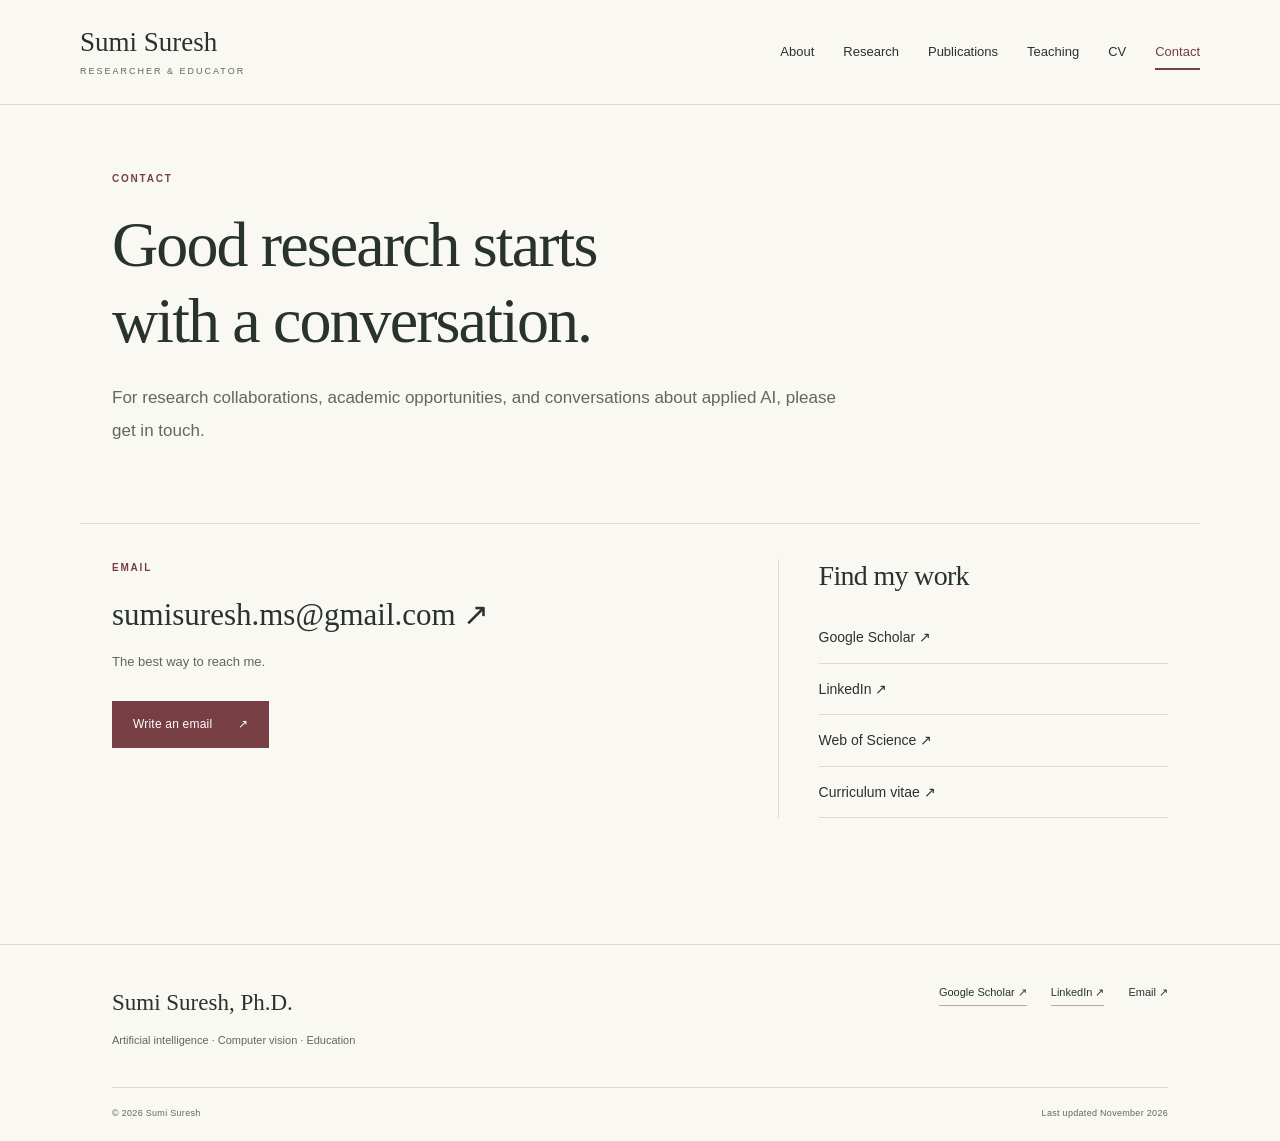
==== contact.html @ c523d339 "Add personal website" ====
<!doctype html><html lang="en"><head><meta charset="utf-8"><meta name="viewport" content="width=device-width,initial-scale=1">
    <title>Contact | Sumi Suresh</title><meta name="description" content="Contact Sumi Suresh for AI research collaborations and academic opportunities."><meta name="theme-color" content="#773e44">
    <link rel="icon" href="assets/favicon.svg" type="image/svg+xml"><link rel="stylesheet" href="assets/site.css"><script src="assets/site.js" defer></script></head>
    <body><a class="skip" href="#main">Skip to content</a><header class="site-header"><div class="header-inner"><a class="brand" href="index.html">Sumi Suresh<span>RESEARCHER &amp; EDUCATOR</span></a>
    <button class="menu-toggle" aria-expanded="false" aria-controls="navigation">Menu <span aria-hidden="true">☰</span></button><nav id="navigation" aria-label="Main navigation"><a href="index.html">About</a><a href="research.html">Research</a><a href="publications.html">Publications</a><a href="teaching.html">Teaching</a><a href="cv.html">CV</a><a href="contact.html" aria-current="page">Contact</a></nav></div></header>
    <main id="main"><section class="wrap page-intro"><p class="eyebrow">CONTACT</p><h1>Good research starts<br>with a conversation.</h1><p class="page-lead">For research collaborations, academic opportunities, and conversations about applied AI, please get in touch.</p></section><section class="wrap contact-grid"><div class="contact-main"><p class="eyebrow">EMAIL</p><a class="email-address" href="mailto:sumisuresh.ms@gmail.com">sumisuresh.ms@gmail.com <span aria-hidden="true">↗</span></a><p>The best way to reach me.</p><a class="button" href="mailto:sumisuresh.ms@gmail.com">Write an email <span aria-hidden="true">↗</span></a></div><div class="profile-links"><h2>Find my work</h2><a class="text-link" href="https://scholar.google.com/citations?user=WZJGsywAAAAJ&amp;hl=en" target="_blank" rel="noopener noreferrer">Google Scholar <span aria-hidden="true">↗</span></a><a class="text-link" href="https://www.linkedin.com/in/sumi-suresh-m-s-phd-72540b187/" target="_blank" rel="noopener noreferrer">LinkedIn <span aria-hidden="true">↗</span></a><a class="text-link" href="https://www.webofscience.com/wos/author/record/ABF-1378-2020" target="_blank" rel="noopener noreferrer">Web of Science <span aria-hidden="true">↗</span></a><a class="text-link" href="assets/Sumi_Suresh_CV.pdf" target="_blank" rel="noopener">Curriculum vitae ↗</a></div></section></main><footer><div class="footer-inner"><div><a class="footer-name" href="index.html">Sumi Suresh, Ph.D.</a><p>Artificial intelligence · Computer vision · Education</p></div><div class="footer-links"><a class="text-link" href="https://scholar.google.com/citations?user=WZJGsywAAAAJ&amp;hl=en" target="_blank" rel="noopener noreferrer">Google Scholar <span aria-hidden="true">↗</span></a><a class="text-link" href="https://www.linkedin.com/in/sumi-suresh-m-s-phd-72540b187/" target="_blank" rel="noopener noreferrer">LinkedIn <span aria-hidden="true">↗</span></a><a href="mailto:sumisuresh.ms@gmail.com">Email <span aria-hidden="true">↗</span></a></div></div><div class="footer-bottom"><span>© 2026 Sumi Suresh</span><span>Last updated November 2026</span></div></footer></body></html>
---- assets/site.css ----
@charset "UTF-8";
:root{--paper:#faf8f3;--ink:#28332e;--muted:#62675f;--accent:#773e44;--line:#deddd3;--sage:#e9ece3;--serif:Georgia,'Times New Roman',serif;--sans:Arial,Helvetica,sans-serif}*{box-sizing:border-box}html{scroll-behavior:smooth}body{margin:0;background:var(--paper);color:var(--ink);font-family:var(--sans);font-size:16px;line-height:1.75}a{color:inherit;text-decoration:none}button,input{font:inherit}a:focus-visible,button:focus-visible,input:focus-visible{outline:3px solid var(--accent);outline-offset:5px}p{margin:0 0 1.1em}h1,h2,h3{font-family:var(--serif);font-weight:400;line-height:1.18;margin:0}h1{font-size:clamp(40px,5vw,64px);letter-spacing:-1.9px}h2{font-size:36px;letter-spacing:-.7px}h3{font-size:24px}strong{font-weight:600}.wrap{max-width:1120px;margin:0 auto;padding-left:32px;padding-right:32px}.site-header{border-bottom:1px solid var(--line);background:var(--paper)}.header-inner{max-width:1184px;margin:0 auto;padding:25px 32px;display:flex;align-items:center;justify-content:space-between;gap:24px}.brand{font-family:var(--serif);font-size:27px;line-height:1.3;white-space:nowrap}.brand span{display:block;font:9px/1.7 var(--sans);letter-spacing:2px;color:var(--muted);margin-top:4px}nav{display:flex;gap:29px;align-items:center}nav a{font-size:13px;padding:6px 0;position:relative}nav a:hover,nav a[aria-current]{color:var(--accent)}nav a[aria-current]:after{content:'';height:2px;background:var(--accent);position:absolute;left:0;right:0;bottom:0}.menu-toggle{display:none}.eyebrow{font-size:10px;letter-spacing:1.8px;font-weight:600;color:var(--accent);margin:0 0 20px;line-height:1.7}.hero{display:grid;grid-template-columns:1.25fr .85fr;gap:75px;padding-top:76px;padding-bottom:79px;align-items:center}.hero h1{font-size:66px;letter-spacing:-2px}.degree{display:block;font:15px/2 var(--sans);letter-spacing:.5px;color:var(--muted);margin-top:8px}.hero-subtitle{font-family:var(--serif);font-size:30px;line-height:1.3;margin:24px 0 17px}.intro{max-width:530px;font-size:16px;color:var(--muted);line-height:1.85}.actions{display:flex;align-items:center;gap:27px;margin-top:28px;flex-wrap:wrap}.button{display:inline-flex;align-items:center;justify-content:space-between;gap:26px;background:var(--accent);color:#fff;padding:12px 20px;font-size:12px;letter-spacing:.2px;border:1px solid var(--accent);transition:background .2s}.button:hover{background:#5c2d33}.text-link{font-size:12px;font-weight:500;display:inline-block;border-bottom:1px solid #b4a79d;padding-bottom:3px}.text-link:hover{color:var(--accent);border-color:var(--accent)}.research-note{background:#eeede4;border:1px solid #d9d9ce;padding:24px 26px 0;transform:rotate(1.2deg);box-shadow:8px 9px 0 #e8e4db}.note-top{display:flex;justify-content:space-between;font-size:8px;letter-spacing:1.4px;color:#616654}.note-art{height:220px;margin-top:8px}.note-art svg{width:100%;height:100%}.research-note h2{font-size:29px;letter-spacing:-.5px}.research-note>p{font-size:13px;line-height:1.8;color:var(--muted);margin:16px 0 23px}.note-bottom{border-top:1px solid #cfd0c3;display:flex;justify-content:space-between;padding:15px 0;font-size:8px;letter-spacing:1.3px;color:#59614f}.about-strip{background:var(--sage);padding:49px 0}.split{display:grid;grid-template-columns:1fr 2fr;gap:72px}.split h2{font-size:29px}.split p{font-size:15px;color:#515b50}.split p:last-child{margin-bottom:0}.section{padding-top:67px;padding-bottom:36px}.section-heading{display:flex;align-items:end;justify-content:space-between;gap:20px;margin-bottom:29px}.section-heading .eyebrow{margin-bottom:11px}.interest-grid{display:grid;grid-template-columns:repeat(3,1fr);gap:30px}.interest-grid article{border-top:1px solid var(--line);padding-top:20px}.number{color:var(--accent);font-size:11px}.interest-grid h3{margin:16px 0;font-size:25px}.interest-grid p,.quiet-panel p{font-size:14px;color:var(--muted);line-height:1.8}.publication{display:grid;grid-template-columns:85px 1fr;gap:20px;border-top:1px solid var(--line);padding:26px 0}.publication[hidden]{display:none}.pub-year{font-family:var(--serif);font-size:23px;line-height:1.4}.pub-year span{display:block;font-family:var(--sans);font-size:9px;text-transform:uppercase;letter-spacing:1px;color:var(--muted);margin-top:5px}.publication h3{font-size:23px;line-height:1.4;margin-bottom:8px}.publication h3 a:hover{color:var(--accent)}.publication h3 a span{font:16px var(--sans);color:var(--accent)}.authors{font-size:12px;color:var(--muted);margin-bottom:5px}.venue{font-size:12px;color:var(--muted);margin-bottom:8px}.area-label{color:var(--accent);font-size:9px;letter-spacing:.7px}.connect-banner{background:var(--accent);color:white;display:flex;align-items:center;justify-content:space-between;gap:32px;margin-top:50px;margin-bottom:70px;padding-top:37px;padding-bottom:37px}.connect-banner h2{font-size:31px}.connect-banner .eyebrow{color:#e1c7c7;margin-bottom:9px}.connect-banner p:not(.eyebrow){font-size:13px;max-width:600px;margin:13px 0 0;color:#f1e4e2}.button.light{background:var(--paper);color:var(--accent);white-space:nowrap}.button.light:hover{background:#e8e4db}footer{border-top:1px solid var(--line);margin-top:36px;padding:38px 32px 20px}.footer-inner,.footer-bottom{max-width:1056px;margin:0 auto;display:flex;justify-content:space-between;gap:25px}.footer-name{font-family:var(--serif);font-size:23px}.footer-inner p{font-size:11px;color:var(--muted);margin-top:8px}.footer-links{display:flex;gap:24px;align-items:start}.footer-links a{font-size:11px}.footer-bottom{border-top:1px solid var(--line);padding-top:18px;margin-top:24px;font-size:9px;color:var(--muted);letter-spacing:.3px}.page-intro{padding-top:65px;padding-bottom:54px}.page-intro h1{max-width:920px}.page-lead{font-size:17px;max-width:735px;color:var(--muted);margin:24px 0 22px;line-height:1.9}.project{border-top:1px solid var(--line);display:grid;grid-template-columns:170px 1fr;gap:43px;padding:44px 0}.project-index{font-family:var(--serif);font-size:54px;line-height:1;color:#a3aa98}.project-index span{display:block;font:9px/1.7 var(--sans);letter-spacing:1.4px;margin-top:15px;color:var(--muted)}.project .eyebrow{font-size:9px;margin-bottom:12px}.project h2{font-size:31px;margin-bottom:20px}.project p:not(.eyebrow){font-size:15px;line-height:1.9;color:var(--muted)}.tags{list-style:none;padding:0;margin:20px 0;display:flex;gap:8px;flex-wrap:wrap}.tags li{background:var(--sage);padding:4px 11px;font-size:10px;color:#52614f}.two-col{display:grid;grid-template-columns:1fr 1fr;gap:28px}.quiet-panel{padding:30px;background:#eeede4}.quiet-panel h3{margin-bottom:16px}.pub-section{padding-top:0}.publication-controls{display:flex;align-items:center;justify-content:space-between;gap:20px;border-top:1px solid var(--line);border-bottom:1px solid var(--line);padding:20px 0}.filter-group{display:flex;gap:8px}.filter{cursor:pointer;border:1px solid transparent;background:transparent;color:var(--muted);font-size:12px;padding:8px 15px}.filter.active{border-color:var(--accent);color:var(--accent);background:#f0e6e3}.filter:hover{color:var(--accent)}input[type=search]{border:1px solid #bdbfb4;background:transparent;padding:9px 13px;font-size:12px;width:280px;border-radius:0;color:var(--ink)}.result-count{font-size:10px;color:var(--muted);margin:20px 0}.course-list>div{display:flex;gap:28px;align-items:center;padding:23px 0;border-top:1px solid var(--line)}.course-list span{color:var(--accent);font-size:11px}.course-list h3{font-size:25px}.cv-grid{display:grid;grid-template-columns:1fr 2fr;gap:72px;border-top:1px solid var(--line);padding-top:38px;margin-top:20px}.cv-grid h2{font-size:29px}.timeline article{padding:0 0 29px 23px;border-left:1px solid #c8cabc;position:relative}.timeline article:before{content:'';width:7px;height:7px;border-radius:50%;position:absolute;left:-4px;top:7px;background:var(--accent)}.timeline .eyebrow{font-size:9px;margin-bottom:8px}.timeline h3{font-size:24px;margin-bottom:9px}.timeline p:not(.eyebrow){color:var(--muted);font-size:14px;margin-bottom:10px}.timeline .small{font-size:12px!important}.contact-grid{display:grid;grid-template-columns:1.5fr 1fr;gap:80px;padding-top:35px;padding-bottom:90px;border-top:1px solid var(--line)}.contact-main{min-width:0}.contact-main .eyebrow{margin-bottom:17px}.email-address{font-family:var(--serif);font-size:clamp(20px,2.5vw,31px);overflow-wrap:anywhere;line-height:1.4;display:inline-block}.email-address:hover{color:var(--accent)}.contact-main>p:not(.eyebrow){font-size:13px;color:var(--muted);margin:15px 0 27px}.profile-links{border-left:1px solid var(--line);padding-left:40px}.profile-links h2{font-size:28px;margin-bottom:20px}.profile-links a{display:block;width:100%;padding:13px 0;font-size:14px;border-bottom:1px solid var(--line)}.skip{position:absolute;left:20px;top:-100px;z-index:10;background:var(--accent);color:#fff;padding:10px 15px}.skip:focus{top:10px}.sr-only{position:absolute;width:1px;height:1px;padding:0;margin:-1px;overflow:hidden;clip:rect(0,0,0,0);white-space:nowrap;border:0}
@media(min-width:1350px){.hero{padding-top:88px;padding-bottom:91px}.research-note{margin-left:10px}}@media(max-width:900px){nav{gap:18px}.hero{gap:36px;grid-template-columns:1.1fr .9fr}.hero h1{font-size:54px}.hero-subtitle{font-size:26px}.research-note{padding:20px 21px 0}.research-note h2{font-size:25px}.note-art{height:185px}.split,.cv-grid{gap:35px}.interest-grid{gap:20px}.interest-grid h3{font-size:22px}.project{grid-template-columns:110px 1fr;gap:28px}.contact-grid{gap:30px}.email-address{font-size:25px}.publication-controls{flex-wrap:wrap}}@media(max-width:680px){.wrap{padding-left:23px;padding-right:23px}.header-inner{padding:18px 23px;flex-wrap:wrap;gap:0}.brand{font-size:25px}.brand span{font-size:8px}.menu-toggle{display:block;border:1px solid var(--line);padding:5px 10px;font-size:12px;background:transparent;color:var(--ink);margin-left:auto;cursor:pointer}.menu-toggle span{margin-left:8px}nav{display:none;flex-basis:100%;flex-wrap:wrap;gap:9px 25px;padding:22px 0 8px}nav.open{display:flex}nav a{font-size:14px}.hero{grid-template-columns:1fr;padding-top:40px;padding-bottom:46px;gap:36px}.hero h1{font-size:55px}.hero .eyebrow{font-size:9px;letter-spacing:1.3px}.hero-subtitle{font-size:28px;margin-top:20px}.intro{font-size:15px}.actions{gap:23px}.research-note{transform:none;margin:0 8px 0 0;max-width:420px}.note-art{height:178px}.research-note h2{font-size:29px}.research-note>p{margin-top:13px}.split,.cv-grid{grid-template-columns:1fr;gap:24px}.about-strip{padding:33px 0}.split h2{font-size:28px}.section{padding-top:43px;padding-bottom:20px}.section-heading{align-items:start;flex-direction:column;gap:17px}.section-heading h2{font-size:31px}.interest-grid{grid-template-columns:1fr;gap:20px}.interest-grid h3{font-size:25px;margin-top:10px}.interest-grid article{padding-top:15px}.interest-grid p{margin-bottom:3px}.publication{grid-template-columns:54px 1fr;gap:14px;padding:23px 0}.pub-year{font-size:21px}.pub-year span{font-size:7px;letter-spacing:.3px}.publication h3{font-size:21px;line-height:1.35}.authors,.venue{font-size:11px}.connect-banner{flex-direction:column;align-items:start;margin:33px 23px 40px;padding:27px}.connect-banner h2{font-size:29px}.connect-banner p:not(.eyebrow){font-size:13px}.footer-inner{flex-direction:column;gap:12px}.footer-links{flex-wrap:wrap;gap:20px}footer{padding-left:23px;padding-right:23px}.footer-bottom{font-size:8px;gap:12px}.page-intro{padding-top:42px;padding-bottom:34px}.page-intro h1{font-size:40px;letter-spacing:-1px}.page-lead{font-size:15px;line-height:1.8;margin-top:20px}.project{grid-template-columns:1fr;gap:18px;padding:30px 0}.project-index{font-size:34px;display:flex;align-items:center;gap:18px}.project-index span{margin:0;font-size:8px}.project h2{font-size:28px}.project p:not(.eyebrow){font-size:14px}.two-col{grid-template-columns:1fr;gap:18px}.quiet-panel{padding:24px}.publication-controls{gap:16px}.filter-group{gap:4px}.filter{padding:6px 11px;font-size:11px}.search-field,input[type=search]{width:100%}.pub-section{padding-top:0}.course-list h3{font-size:22px}.course-list>div{gap:22px}.contact-grid{grid-template-columns:1fr;gap:42px;padding-top:29px;padding-bottom:35px}.email-address{font-size:25px}.profile-links{border-left:0;border-top:1px solid var(--line);padding:27px 0 0}.cv-grid{margin-top:10px}.timeline article{padding-bottom:25px}}
@media(prefers-reduced-motion:reduce){html{scroll-behavior:auto}*{transition:none!important}}@media print{nav,.menu-toggle,footer,.actions,.publication-controls{display:none}.wrap{max-width:none;padding:0}body{background:white;font-size:12px}.page-intro,.section{padding:20px 0}.site-header{margin-bottom:20px}.project,.publication{break-inside:avoid}}
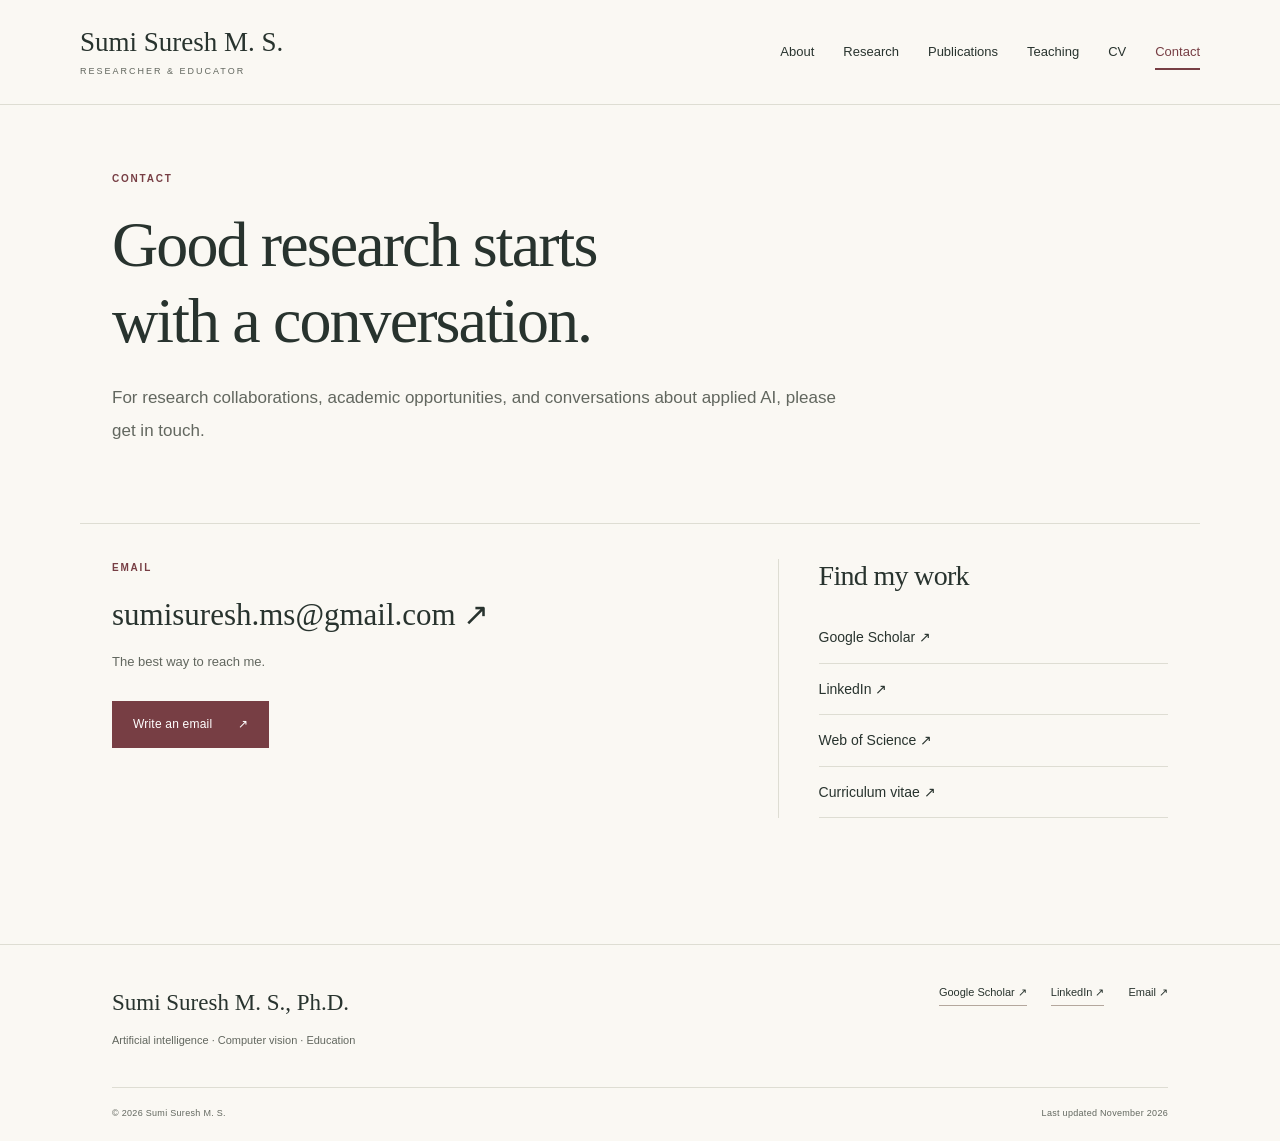
==== commit fa385ac7: "Add files via upload" ====
--- a/contact.html
+++ b/contact.html
@@ -1,6 +1,6 @@
 <!doctype html><html lang="en"><head><meta charset="utf-8"><meta name="viewport" content="width=device-width,initial-scale=1">
-    <title>Contact | Sumi Suresh</title><meta name="description" content="Contact Sumi Suresh for AI research collaborations and academic opportunities."><meta name="theme-color" content="#773e44">
+    <title>Contact | Sumi Suresh M. S.</title><meta name="description" content="Contact Sumi Suresh M. S. for AI research collaborations and academic opportunities."><meta name="theme-color" content="#773e44">
     <link rel="icon" href="assets/favicon.svg" type="image/svg+xml"><link rel="stylesheet" href="assets/site.css"><script src="assets/site.js" defer></script></head>
-    <body><a class="skip" href="#main">Skip to content</a><header class="site-header"><div class="header-inner"><a class="brand" href="index.html">Sumi Suresh<span>RESEARCHER &amp; EDUCATOR</span></a>
+    <body><a class="skip" href="#main">Skip to content</a><header class="site-header"><div class="header-inner"><a class="brand" href="index.html">Sumi Suresh M. S.<span>RESEARCHER &amp; EDUCATOR</span></a>
     <button class="menu-toggle" aria-expanded="false" aria-controls="navigation">Menu <span aria-hidden="true">☰</span></button><nav id="navigation" aria-label="Main navigation"><a href="index.html">About</a><a href="research.html">Research</a><a href="publications.html">Publications</a><a href="teaching.html">Teaching</a><a href="cv.html">CV</a><a href="contact.html" aria-current="page">Contact</a></nav></div></header>
-    <main id="main"><section class="wrap page-intro"><p class="eyebrow">CONTACT</p><h1>Good research starts<br>with a conversation.</h1><p class="page-lead">For research collaborations, academic opportunities, and conversations about applied AI, please get in touch.</p></section><section class="wrap contact-grid"><div class="contact-main"><p class="eyebrow">EMAIL</p><a class="email-address" href="mailto:sumisuresh.ms@gmail.com">sumisuresh.ms@gmail.com <span aria-hidden="true">↗</span></a><p>The best way to reach me.</p><a class="button" href="mailto:sumisuresh.ms@gmail.com">Write an email <span aria-hidden="true">↗</span></a></div><div class="profile-links"><h2>Find my work</h2><a class="text-link" href="https://scholar.google.com/citations?user=WZJGsywAAAAJ&amp;hl=en" target="_blank" rel="noopener noreferrer">Google Scholar <span aria-hidden="true">↗</span></a><a class="text-link" href="https://www.linkedin.com/in/sumi-suresh-m-s-phd-72540b187/" target="_blank" rel="noopener noreferrer">LinkedIn <span aria-hidden="true">↗</span></a><a class="text-link" href="https://www.webofscience.com/wos/author/record/ABF-1378-2020" target="_blank" rel="noopener noreferrer">Web of Science <span aria-hidden="true">↗</span></a><a class="text-link" href="assets/Sumi_Suresh_CV.pdf" target="_blank" rel="noopener">Curriculum vitae ↗</a></div></section></main><footer><div class="footer-inner"><div><a class="footer-name" href="index.html">Sumi Suresh, Ph.D.</a><p>Artificial intelligence · Computer vision · Education</p></div><div class="footer-links"><a class="text-link" href="https://scholar.google.com/citations?user=WZJGsywAAAAJ&amp;hl=en" target="_blank" rel="noopener noreferrer">Google Scholar <span aria-hidden="true">↗</span></a><a class="text-link" href="https://www.linkedin.com/in/sumi-suresh-m-s-phd-72540b187/" target="_blank" rel="noopener noreferrer">LinkedIn <span aria-hidden="true">↗</span></a><a href="mailto:sumisuresh.ms@gmail.com">Email <span aria-hidden="true">↗</span></a></div></div><div class="footer-bottom"><span>© 2026 Sumi Suresh</span><span>Last updated November 2026</span></div></footer></body></html>+    <main id="main"><section class="wrap page-intro"><p class="eyebrow">CONTACT</p><h1>Good research starts<br>with a conversation.</h1><p class="page-lead">For research collaborations, academic opportunities, and conversations about applied AI, please get in touch.</p></section><section class="wrap contact-grid"><div class="contact-main"><p class="eyebrow">EMAIL</p><a class="email-address" href="mailto:sumisuresh.ms@gmail.com">sumisuresh.ms@gmail.com <span aria-hidden="true">↗</span></a><p>The best way to reach me.</p><a class="button" href="mailto:sumisuresh.ms@gmail.com">Write an email <span aria-hidden="true">↗</span></a></div><div class="profile-links"><h2>Find my work</h2><a class="text-link" href="https://scholar.google.com/citations?user=WZJGsywAAAAJ&amp;hl=en" target="_blank" rel="noopener noreferrer">Google Scholar <span aria-hidden="true">↗</span></a><a class="text-link" href="https://www.linkedin.com/in/sumi-suresh-m-s-phd-72540b187/" target="_blank" rel="noopener noreferrer">LinkedIn <span aria-hidden="true">↗</span></a><a class="text-link" href="https://www.webofscience.com/wos/author/record/ABF-1378-2020" target="_blank" rel="noopener noreferrer">Web of Science <span aria-hidden="true">↗</span></a><a class="text-link" href="assets/Sumi_Suresh_CV.pdf" target="_blank" rel="noopener">Curriculum vitae ↗</a></div></section></main><footer><div class="footer-inner"><div><a class="footer-name" href="index.html">Sumi Suresh M. S., Ph.D.</a><p>Artificial intelligence · Computer vision · Education</p></div><div class="footer-links"><a class="text-link" href="https://scholar.google.com/citations?user=WZJGsywAAAAJ&amp;hl=en" target="_blank" rel="noopener noreferrer">Google Scholar <span aria-hidden="true">↗</span></a><a class="text-link" href="https://www.linkedin.com/in/sumi-suresh-m-s-phd-72540b187/" target="_blank" rel="noopener noreferrer">LinkedIn <span aria-hidden="true">↗</span></a><a href="mailto:sumisuresh.ms@gmail.com">Email <span aria-hidden="true">↗</span></a></div></div><div class="footer-bottom"><span>© 2026 Sumi Suresh M. S.</span><span>Last updated November 2026</span></div></footer></body></html>
--- a/assets/site.css
+++ b/assets/site.css
@@ -1,4 +1,8 @@
 @charset "UTF-8";
 :root{--paper:#faf8f3;--ink:#28332e;--muted:#62675f;--accent:#773e44;--line:#deddd3;--sage:#e9ece3;--serif:Georgia,'Times New Roman',serif;--sans:Arial,Helvetica,sans-serif}*{box-sizing:border-box}html{scroll-behavior:smooth}body{margin:0;background:var(--paper);color:var(--ink);font-family:var(--sans);font-size:16px;line-height:1.75}a{color:inherit;text-decoration:none}button,input{font:inherit}a:focus-visible,button:focus-visible,input:focus-visible{outline:3px solid var(--accent);outline-offset:5px}p{margin:0 0 1.1em}h1,h2,h3{font-family:var(--serif);font-weight:400;line-height:1.18;margin:0}h1{font-size:clamp(40px,5vw,64px);letter-spacing:-1.9px}h2{font-size:36px;letter-spacing:-.7px}h3{font-size:24px}strong{font-weight:600}.wrap{max-width:1120px;margin:0 auto;padding-left:32px;padding-right:32px}.site-header{border-bottom:1px solid var(--line);background:var(--paper)}.header-inner{max-width:1184px;margin:0 auto;padding:25px 32px;display:flex;align-items:center;justify-content:space-between;gap:24px}.brand{font-family:var(--serif);font-size:27px;line-height:1.3;white-space:nowrap}.brand span{display:block;font:9px/1.7 var(--sans);letter-spacing:2px;color:var(--muted);margin-top:4px}nav{display:flex;gap:29px;align-items:center}nav a{font-size:13px;padding:6px 0;position:relative}nav a:hover,nav a[aria-current]{color:var(--accent)}nav a[aria-current]:after{content:'';height:2px;background:var(--accent);position:absolute;left:0;right:0;bottom:0}.menu-toggle{display:none}.eyebrow{font-size:10px;letter-spacing:1.8px;font-weight:600;color:var(--accent);margin:0 0 20px;line-height:1.7}.hero{display:grid;grid-template-columns:1.25fr .85fr;gap:75px;padding-top:76px;padding-bottom:79px;align-items:center}.hero h1{font-size:66px;letter-spacing:-2px}.degree{display:block;font:15px/2 var(--sans);letter-spacing:.5px;color:var(--muted);margin-top:8px}.hero-subtitle{font-family:var(--serif);font-size:30px;line-height:1.3;margin:24px 0 17px}.intro{max-width:530px;font-size:16px;color:var(--muted);line-height:1.85}.actions{display:flex;align-items:center;gap:27px;margin-top:28px;flex-wrap:wrap}.button{display:inline-flex;align-items:center;justify-content:space-between;gap:26px;background:var(--accent);color:#fff;padding:12px 20px;font-size:12px;letter-spacing:.2px;border:1px solid var(--accent);transition:background .2s}.button:hover{background:#5c2d33}.text-link{font-size:12px;font-weight:500;display:inline-block;border-bottom:1px solid #b4a79d;padding-bottom:3px}.text-link:hover{color:var(--accent);border-color:var(--accent)}.research-note{background:#eeede4;border:1px solid #d9d9ce;padding:24px 26px 0;transform:rotate(1.2deg);box-shadow:8px 9px 0 #e8e4db}.note-top{display:flex;justify-content:space-between;font-size:8px;letter-spacing:1.4px;color:#616654}.note-art{height:220px;margin-top:8px}.note-art svg{width:100%;height:100%}.research-note h2{font-size:29px;letter-spacing:-.5px}.research-note>p{font-size:13px;line-height:1.8;color:var(--muted);margin:16px 0 23px}.note-bottom{border-top:1px solid #cfd0c3;display:flex;justify-content:space-between;padding:15px 0;font-size:8px;letter-spacing:1.3px;color:#59614f}.about-strip{background:var(--sage);padding:49px 0}.split{display:grid;grid-template-columns:1fr 2fr;gap:72px}.split h2{font-size:29px}.split p{font-size:15px;color:#515b50}.split p:last-child{margin-bottom:0}.section{padding-top:67px;padding-bottom:36px}.section-heading{display:flex;align-items:end;justify-content:space-between;gap:20px;margin-bottom:29px}.section-heading .eyebrow{margin-bottom:11px}.interest-grid{display:grid;grid-template-columns:repeat(3,1fr);gap:30px}.interest-grid article{border-top:1px solid var(--line);padding-top:20px}.number{color:var(--accent);font-size:11px}.interest-grid h3{margin:16px 0;font-size:25px}.interest-grid p,.quiet-panel p{font-size:14px;color:var(--muted);line-height:1.8}.publication{display:grid;grid-template-columns:85px 1fr;gap:20px;border-top:1px solid var(--line);padding:26px 0}.publication[hidden]{display:none}.pub-year{font-family:var(--serif);font-size:23px;line-height:1.4}.pub-year span{display:block;font-family:var(--sans);font-size:9px;text-transform:uppercase;letter-spacing:1px;color:var(--muted);margin-top:5px}.publication h3{font-size:23px;line-height:1.4;margin-bottom:8px}.publication h3 a:hover{color:var(--accent)}.publication h3 a span{font:16px var(--sans);color:var(--accent)}.authors{font-size:12px;color:var(--muted);margin-bottom:5px}.venue{font-size:12px;color:var(--muted);margin-bottom:8px}.area-label{color:var(--accent);font-size:9px;letter-spacing:.7px}.connect-banner{background:var(--accent);color:white;display:flex;align-items:center;justify-content:space-between;gap:32px;margin-top:50px;margin-bottom:70px;padding-top:37px;padding-bottom:37px}.connect-banner h2{font-size:31px}.connect-banner .eyebrow{color:#e1c7c7;margin-bottom:9px}.connect-banner p:not(.eyebrow){font-size:13px;max-width:600px;margin:13px 0 0;color:#f1e4e2}.button.light{background:var(--paper);color:var(--accent);white-space:nowrap}.button.light:hover{background:#e8e4db}footer{border-top:1px solid var(--line);margin-top:36px;padding:38px 32px 20px}.footer-inner,.footer-bottom{max-width:1056px;margin:0 auto;display:flex;justify-content:space-between;gap:25px}.footer-name{font-family:var(--serif);font-size:23px}.footer-inner p{font-size:11px;color:var(--muted);margin-top:8px}.footer-links{display:flex;gap:24px;align-items:start}.footer-links a{font-size:11px}.footer-bottom{border-top:1px solid var(--line);padding-top:18px;margin-top:24px;font-size:9px;color:var(--muted);letter-spacing:.3px}.page-intro{padding-top:65px;padding-bottom:54px}.page-intro h1{max-width:920px}.page-lead{font-size:17px;max-width:735px;color:var(--muted);margin:24px 0 22px;line-height:1.9}.project{border-top:1px solid var(--line);display:grid;grid-template-columns:170px 1fr;gap:43px;padding:44px 0}.project-index{font-family:var(--serif);font-size:54px;line-height:1;color:#a3aa98}.project-index span{display:block;font:9px/1.7 var(--sans);letter-spacing:1.4px;margin-top:15px;color:var(--muted)}.project .eyebrow{font-size:9px;margin-bottom:12px}.project h2{font-size:31px;margin-bottom:20px}.project p:not(.eyebrow){font-size:15px;line-height:1.9;color:var(--muted)}.tags{list-style:none;padding:0;margin:20px 0;display:flex;gap:8px;flex-wrap:wrap}.tags li{background:var(--sage);padding:4px 11px;font-size:10px;color:#52614f}.two-col{display:grid;grid-template-columns:1fr 1fr;gap:28px}.quiet-panel{padding:30px;background:#eeede4}.quiet-panel h3{margin-bottom:16px}.pub-section{padding-top:0}.publication-controls{display:flex;align-items:center;justify-content:space-between;gap:20px;border-top:1px solid var(--line);border-bottom:1px solid var(--line);padding:20px 0}.filter-group{display:flex;gap:8px}.filter{cursor:pointer;border:1px solid transparent;background:transparent;color:var(--muted);font-size:12px;padding:8px 15px}.filter.active{border-color:var(--accent);color:var(--accent);background:#f0e6e3}.filter:hover{color:var(--accent)}input[type=search]{border:1px solid #bdbfb4;background:transparent;padding:9px 13px;font-size:12px;width:280px;border-radius:0;color:var(--ink)}.result-count{font-size:10px;color:var(--muted);margin:20px 0}.course-list>div{display:flex;gap:28px;align-items:center;padding:23px 0;border-top:1px solid var(--line)}.course-list span{color:var(--accent);font-size:11px}.course-list h3{font-size:25px}.cv-grid{display:grid;grid-template-columns:1fr 2fr;gap:72px;border-top:1px solid var(--line);padding-top:38px;margin-top:20px}.cv-grid h2{font-size:29px}.timeline article{padding:0 0 29px 23px;border-left:1px solid #c8cabc;position:relative}.timeline article:before{content:'';width:7px;height:7px;border-radius:50%;position:absolute;left:-4px;top:7px;background:var(--accent)}.timeline .eyebrow{font-size:9px;margin-bottom:8px}.timeline h3{font-size:24px;margin-bottom:9px}.timeline p:not(.eyebrow){color:var(--muted);font-size:14px;margin-bottom:10px}.timeline .small{font-size:12px!important}.contact-grid{display:grid;grid-template-columns:1.5fr 1fr;gap:80px;padding-top:35px;padding-bottom:90px;border-top:1px solid var(--line)}.contact-main{min-width:0}.contact-main .eyebrow{margin-bottom:17px}.email-address{font-family:var(--serif);font-size:clamp(20px,2.5vw,31px);overflow-wrap:anywhere;line-height:1.4;display:inline-block}.email-address:hover{color:var(--accent)}.contact-main>p:not(.eyebrow){font-size:13px;color:var(--muted);margin:15px 0 27px}.profile-links{border-left:1px solid var(--line);padding-left:40px}.profile-links h2{font-size:28px;margin-bottom:20px}.profile-links a{display:block;width:100%;padding:13px 0;font-size:14px;border-bottom:1px solid var(--line)}.skip{position:absolute;left:20px;top:-100px;z-index:10;background:var(--accent);color:#fff;padding:10px 15px}.skip:focus{top:10px}.sr-only{position:absolute;width:1px;height:1px;padding:0;margin:-1px;overflow:hidden;clip:rect(0,0,0,0);white-space:nowrap;border:0}
-@media(min-width:1350px){.hero{padding-top:88px;padding-bottom:91px}.research-note{margin-left:10px}}@media(max-width:900px){nav{gap:18px}.hero{gap:36px;grid-template-columns:1.1fr .9fr}.hero h1{font-size:54px}.hero-subtitle{font-size:26px}.research-note{padding:20px 21px 0}.research-note h2{font-size:25px}.note-art{height:185px}.split,.cv-grid{gap:35px}.interest-grid{gap:20px}.interest-grid h3{font-size:22px}.project{grid-template-columns:110px 1fr;gap:28px}.contact-grid{gap:30px}.email-address{font-size:25px}.publication-controls{flex-wrap:wrap}}@media(max-width:680px){.wrap{padding-left:23px;padding-right:23px}.header-inner{padding:18px 23px;flex-wrap:wrap;gap:0}.brand{font-size:25px}.brand span{font-size:8px}.menu-toggle{display:block;border:1px solid var(--line);padding:5px 10px;font-size:12px;background:transparent;color:var(--ink);margin-left:auto;cursor:pointer}.menu-toggle span{margin-left:8px}nav{display:none;flex-basis:100%;flex-wrap:wrap;gap:9px 25px;padding:22px 0 8px}nav.open{display:flex}nav a{font-size:14px}.hero{grid-template-columns:1fr;padding-top:40px;padding-bottom:46px;gap:36px}.hero h1{font-size:55px}.hero .eyebrow{font-size:9px;letter-spacing:1.3px}.hero-subtitle{font-size:28px;margin-top:20px}.intro{font-size:15px}.actions{gap:23px}.research-note{transform:none;margin:0 8px 0 0;max-width:420px}.note-art{height:178px}.research-note h2{font-size:29px}.research-note>p{margin-top:13px}.split,.cv-grid{grid-template-columns:1fr;gap:24px}.about-strip{padding:33px 0}.split h2{font-size:28px}.section{padding-top:43px;padding-bottom:20px}.section-heading{align-items:start;flex-direction:column;gap:17px}.section-heading h2{font-size:31px}.interest-grid{grid-template-columns:1fr;gap:20px}.interest-grid h3{font-size:25px;margin-top:10px}.interest-grid article{padding-top:15px}.interest-grid p{margin-bottom:3px}.publication{grid-template-columns:54px 1fr;gap:14px;padding:23px 0}.pub-year{font-size:21px}.pub-year span{font-size:7px;letter-spacing:.3px}.publication h3{font-size:21px;line-height:1.35}.authors,.venue{font-size:11px}.connect-banner{flex-direction:column;align-items:start;margin:33px 23px 40px;padding:27px}.connect-banner h2{font-size:29px}.connect-banner p:not(.eyebrow){font-size:13px}.footer-inner{flex-direction:column;gap:12px}.footer-links{flex-wrap:wrap;gap:20px}footer{padding-left:23px;padding-right:23px}.footer-bottom{font-size:8px;gap:12px}.page-intro{padding-top:42px;padding-bottom:34px}.page-intro h1{font-size:40px;letter-spacing:-1px}.page-lead{font-size:15px;line-height:1.8;margin-top:20px}.project{grid-template-columns:1fr;gap:18px;padding:30px 0}.project-index{font-size:34px;display:flex;align-items:center;gap:18px}.project-index span{margin:0;font-size:8px}.project h2{font-size:28px}.project p:not(.eyebrow){font-size:14px}.two-col{grid-template-columns:1fr;gap:18px}.quiet-panel{padding:24px}.publication-controls{gap:16px}.filter-group{gap:4px}.filter{padding:6px 11px;font-size:11px}.search-field,input[type=search]{width:100%}.pub-section{padding-top:0}.course-list h3{font-size:22px}.course-list>div{gap:22px}.contact-grid{grid-template-columns:1fr;gap:42px;padding-top:29px;padding-bottom:35px}.email-address{font-size:25px}.profile-links{border-left:0;border-top:1px solid var(--line);padding:27px 0 0}.cv-grid{margin-top:10px}.timeline article{padding-bottom:25px}}
+@media(min-width:1350px){.hero{padding-top:88px;padding-bottom:91px}.research-note{margin-left:10px}}@media(max-width:900px){nav{gap:18px}.hero{gap:36px;grid-template-columns:1.1fr .9fr}.hero h1{font-size:54px}.hero-subtitle{font-size:26px}.research-note{padding:20px 21px 0}.research-note h2{font-size:25px}.note-art{height:185px}.split,.cv-grid{gap:35px}.interest-grid{gap:20px}.interest-grid h3{font-size:22px}.project{grid-template-columns:110px 1fr;gap:28px}.contact-grid{gap:30px}.email-address{font-size:25px}.publication-controls{flex-wrap:wrap}}@media(max-width:780px){.wrap{padding-left:23px;padding-right:23px}.header-inner{padding:18px 23px;flex-wrap:wrap;gap:0}.brand{font-size:25px}.brand span{font-size:8px}.menu-toggle{display:block;border:1px solid var(--line);padding:5px 10px;font-size:12px;background:transparent;color:var(--ink);margin-left:auto;cursor:pointer}.menu-toggle span{margin-left:8px}nav{display:none;flex-basis:100%;flex-wrap:wrap;gap:9px 25px;padding:22px 0 8px}nav.open{display:flex}nav a{font-size:14px}.hero{grid-template-columns:1fr;padding-top:40px;padding-bottom:46px;gap:36px}.hero h1{font-size:55px}.hero .eyebrow{font-size:9px;letter-spacing:1.3px}.hero-subtitle{font-size:28px;margin-top:20px}.intro{font-size:15px}.actions{gap:23px}.research-note{transform:none;margin:0 8px 0 0;max-width:420px}.note-art{height:178px}.research-note h2{font-size:29px}.research-note>p{margin-top:13px}.split,.cv-grid{grid-template-columns:1fr;gap:24px}.about-strip{padding:33px 0}.split h2{font-size:28px}.section{padding-top:43px;padding-bottom:20px}.section-heading{align-items:start;flex-direction:column;gap:17px}.section-heading h2{font-size:31px}.interest-grid{grid-template-columns:1fr;gap:20px}.interest-grid h3{font-size:25px;margin-top:10px}.interest-grid article{padding-top:15px}.interest-grid p{margin-bottom:3px}.publication{grid-template-columns:54px 1fr;gap:14px;padding:23px 0}.pub-year{font-size:21px}.pub-year span{font-size:7px;letter-spacing:.3px}.publication h3{font-size:21px;line-height:1.35}.authors,.venue{font-size:11px}.connect-banner{flex-direction:column;align-items:start;margin:33px 23px 40px;padding:27px}.connect-banner h2{font-size:29px}.connect-banner p:not(.eyebrow){font-size:13px}.footer-inner{flex-direction:column;gap:12px}.footer-links{flex-wrap:wrap;gap:20px}footer{padding-left:23px;padding-right:23px}.footer-bottom{font-size:8px;gap:12px}.page-intro{padding-top:42px;padding-bottom:34px}.page-intro h1{font-size:40px;letter-spacing:-1px}.page-lead{font-size:15px;line-height:1.8;margin-top:20px}.project{grid-template-columns:1fr;gap:18px;padding:30px 0}.project-index{font-size:34px;display:flex;align-items:center;gap:18px}.project-index span{margin:0;font-size:8px}.project h2{font-size:28px}.project p:not(.eyebrow){font-size:14px}.two-col{grid-template-columns:1fr;gap:18px}.quiet-panel{padding:24px}.publication-controls{gap:16px}.filter-group{gap:4px}.filter{padding:6px 11px;font-size:11px}.search-field,input[type=search]{width:100%}.pub-section{padding-top:0}.course-list h3{font-size:22px}.course-list>div{gap:22px}.contact-grid{grid-template-columns:1fr;gap:42px;padding-top:29px;padding-bottom:35px}.email-address{font-size:25px}.profile-links{border-left:0;border-top:1px solid var(--line);padding:27px 0 0}.cv-grid{margin-top:10px}.timeline article{padding-bottom:25px}}
 @media(prefers-reduced-motion:reduce){html{scroll-behavior:auto}*{transition:none!important}}@media print{nav,.menu-toggle,footer,.actions,.publication-controls{display:none}.wrap{max-width:none;padding:0}body{background:white;font-size:12px}.page-intro,.section{padding:20px 0}.site-header{margin-bottom:20px}.project,.publication{break-inside:avoid}}
+
+/* Keep name initials together with the full name; the degree is a separate line. */
+.full-name{display:block;font-size:clamp(34px,4.5vw,60px);letter-spacing:-1.6px}
+@media(max-width:780px){.full-name{font-size:clamp(28px,8.8vw,40px)}}
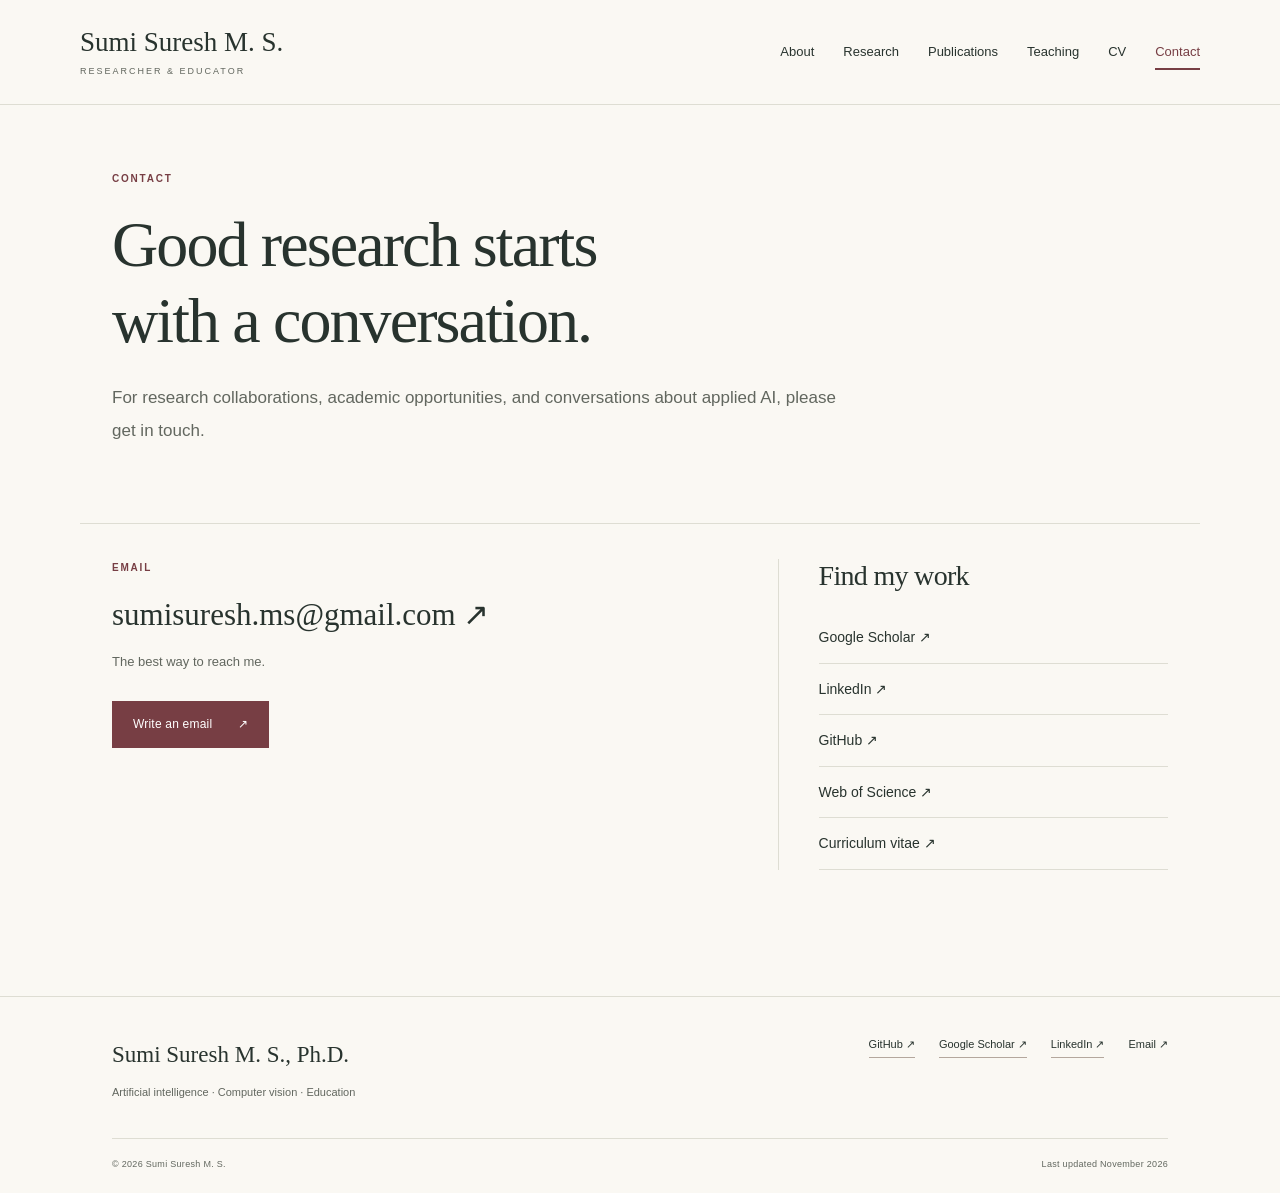
==== commit 168e69e1: "Add files via upload" ====
--- a/contact.html
+++ b/contact.html
@@ -3,4 +3,4 @@
     <link rel="icon" href="assets/favicon.svg" type="image/svg+xml"><link rel="stylesheet" href="assets/site.css"><script src="assets/site.js" defer></script></head>
     <body><a class="skip" href="#main">Skip to content</a><header class="site-header"><div class="header-inner"><a class="brand" href="index.html">Sumi Suresh M. S.<span>RESEARCHER &amp; EDUCATOR</span></a>
     <button class="menu-toggle" aria-expanded="false" aria-controls="navigation">Menu <span aria-hidden="true">☰</span></button><nav id="navigation" aria-label="Main navigation"><a href="index.html">About</a><a href="research.html">Research</a><a href="publications.html">Publications</a><a href="teaching.html">Teaching</a><a href="cv.html">CV</a><a href="contact.html" aria-current="page">Contact</a></nav></div></header>
-    <main id="main"><section class="wrap page-intro"><p class="eyebrow">CONTACT</p><h1>Good research starts<br>with a conversation.</h1><p class="page-lead">For research collaborations, academic opportunities, and conversations about applied AI, please get in touch.</p></section><section class="wrap contact-grid"><div class="contact-main"><p class="eyebrow">EMAIL</p><a class="email-address" href="mailto:sumisuresh.ms@gmail.com">sumisuresh.ms@gmail.com <span aria-hidden="true">↗</span></a><p>The best way to reach me.</p><a class="button" href="mailto:sumisuresh.ms@gmail.com">Write an email <span aria-hidden="true">↗</span></a></div><div class="profile-links"><h2>Find my work</h2><a class="text-link" href="https://scholar.google.com/citations?user=WZJGsywAAAAJ&amp;hl=en" target="_blank" rel="noopener noreferrer">Google Scholar <span aria-hidden="true">↗</span></a><a class="text-link" href="https://www.linkedin.com/in/sumi-suresh-m-s-phd-72540b187/" target="_blank" rel="noopener noreferrer">LinkedIn <span aria-hidden="true">↗</span></a><a class="text-link" href="https://www.webofscience.com/wos/author/record/ABF-1378-2020" target="_blank" rel="noopener noreferrer">Web of Science <span aria-hidden="true">↗</span></a><a class="text-link" href="assets/Sumi_Suresh_CV.pdf" target="_blank" rel="noopener">Curriculum vitae ↗</a></div></section></main><footer><div class="footer-inner"><div><a class="footer-name" href="index.html">Sumi Suresh M. S., Ph.D.</a><p>Artificial intelligence · Computer vision · Education</p></div><div class="footer-links"><a class="text-link" href="https://scholar.google.com/citations?user=WZJGsywAAAAJ&amp;hl=en" target="_blank" rel="noopener noreferrer">Google Scholar <span aria-hidden="true">↗</span></a><a class="text-link" href="https://www.linkedin.com/in/sumi-suresh-m-s-phd-72540b187/" target="_blank" rel="noopener noreferrer">LinkedIn <span aria-hidden="true">↗</span></a><a href="mailto:sumisuresh.ms@gmail.com">Email <span aria-hidden="true">↗</span></a></div></div><div class="footer-bottom"><span>© 2026 Sumi Suresh M. S.</span><span>Last updated November 2026</span></div></footer></body></html>+    <main id="main"><section class="wrap page-intro"><p class="eyebrow">CONTACT</p><h1>Good research starts<br>with a conversation.</h1><p class="page-lead">For research collaborations, academic opportunities, and conversations about applied AI, please get in touch.</p></section><section class="wrap contact-grid"><div class="contact-main"><p class="eyebrow">EMAIL</p><a class="email-address" href="mailto:sumisuresh.ms@gmail.com">sumisuresh.ms@gmail.com <span aria-hidden="true">↗</span></a><p>The best way to reach me.</p><a class="button" href="mailto:sumisuresh.ms@gmail.com">Write an email <span aria-hidden="true">↗</span></a></div><div class="profile-links"><h2>Find my work</h2><a class="text-link" href="https://scholar.google.com/citations?user=WZJGsywAAAAJ&amp;hl=en" target="_blank" rel="noopener noreferrer">Google Scholar <span aria-hidden="true">↗</span></a><a class="text-link" href="https://www.linkedin.com/in/sumi-suresh-m-s-phd-72540b187/" target="_blank" rel="noopener noreferrer">LinkedIn <span aria-hidden="true">↗</span></a><a class="text-link" href="https://github.com/sumisuresh" target="_blank" rel="noopener noreferrer">GitHub <span aria-hidden="true">↗</span></a><a class="text-link" href="https://www.webofscience.com/wos/author/record/ABF-1378-2020" target="_blank" rel="noopener noreferrer">Web of Science <span aria-hidden="true">↗</span></a><a class="text-link" href="assets/Sumi_Suresh_CV.pdf" target="_blank" rel="noopener">Curriculum vitae ↗</a></div></section></main><footer><div class="footer-inner"><div><a class="footer-name" href="index.html">Sumi Suresh M. S., Ph.D.</a><p>Artificial intelligence · Computer vision · Education</p></div><div class="footer-links"><a class="text-link" href="https://github.com/sumisuresh" target="_blank" rel="noopener noreferrer">GitHub <span aria-hidden="true">↗</span></a><a class="text-link" href="https://scholar.google.com/citations?user=WZJGsywAAAAJ&amp;hl=en" target="_blank" rel="noopener noreferrer">Google Scholar <span aria-hidden="true">↗</span></a><a class="text-link" href="https://www.linkedin.com/in/sumi-suresh-m-s-phd-72540b187/" target="_blank" rel="noopener noreferrer">LinkedIn <span aria-hidden="true">↗</span></a><a href="mailto:sumisuresh.ms@gmail.com">Email <span aria-hidden="true">↗</span></a></div></div><div class="footer-bottom"><span>© 2026 Sumi Suresh M. S.</span><span>Last updated November 2026</span></div></footer></body></html>
--- a/assets/site.css
+++ b/assets/site.css
@@ -6,3 +6,6 @@
 /* Keep name initials together with the full name; the degree is a separate line. */
 .full-name{display:block;font-size:clamp(34px,4.5vw,60px);letter-spacing:-1.6px}
 @media(max-width:780px){.full-name{font-size:clamp(28px,8.8vw,40px)}}
+.code-feature{display:grid;grid-template-columns:1fr auto;gap:36px;align-items:center;background:var(--sage);border:1px solid var(--line);padding:30px}
+.code-feature .eyebrow{margin-bottom:13px}.code-feature h3{font-size:34px;margin-bottom:15px}.code-feature p:not(.eyebrow){font-size:14px;color:var(--muted);line-height:1.85}.code-feature .code-paper{font-size:12px!important;margin:18px 0 0}.code-actions{display:flex;flex-direction:column;align-items:flex-start;gap:18px}.code-actions .button{white-space:nowrap}.pub-links{margin-top:11px}.project-links{display:flex;gap:24px;flex-wrap:wrap}
+@media(max-width:780px){.code-feature{grid-template-columns:1fr;gap:24px;padding:24px}.code-feature h3{font-size:30px}.code-actions{gap:15px}}
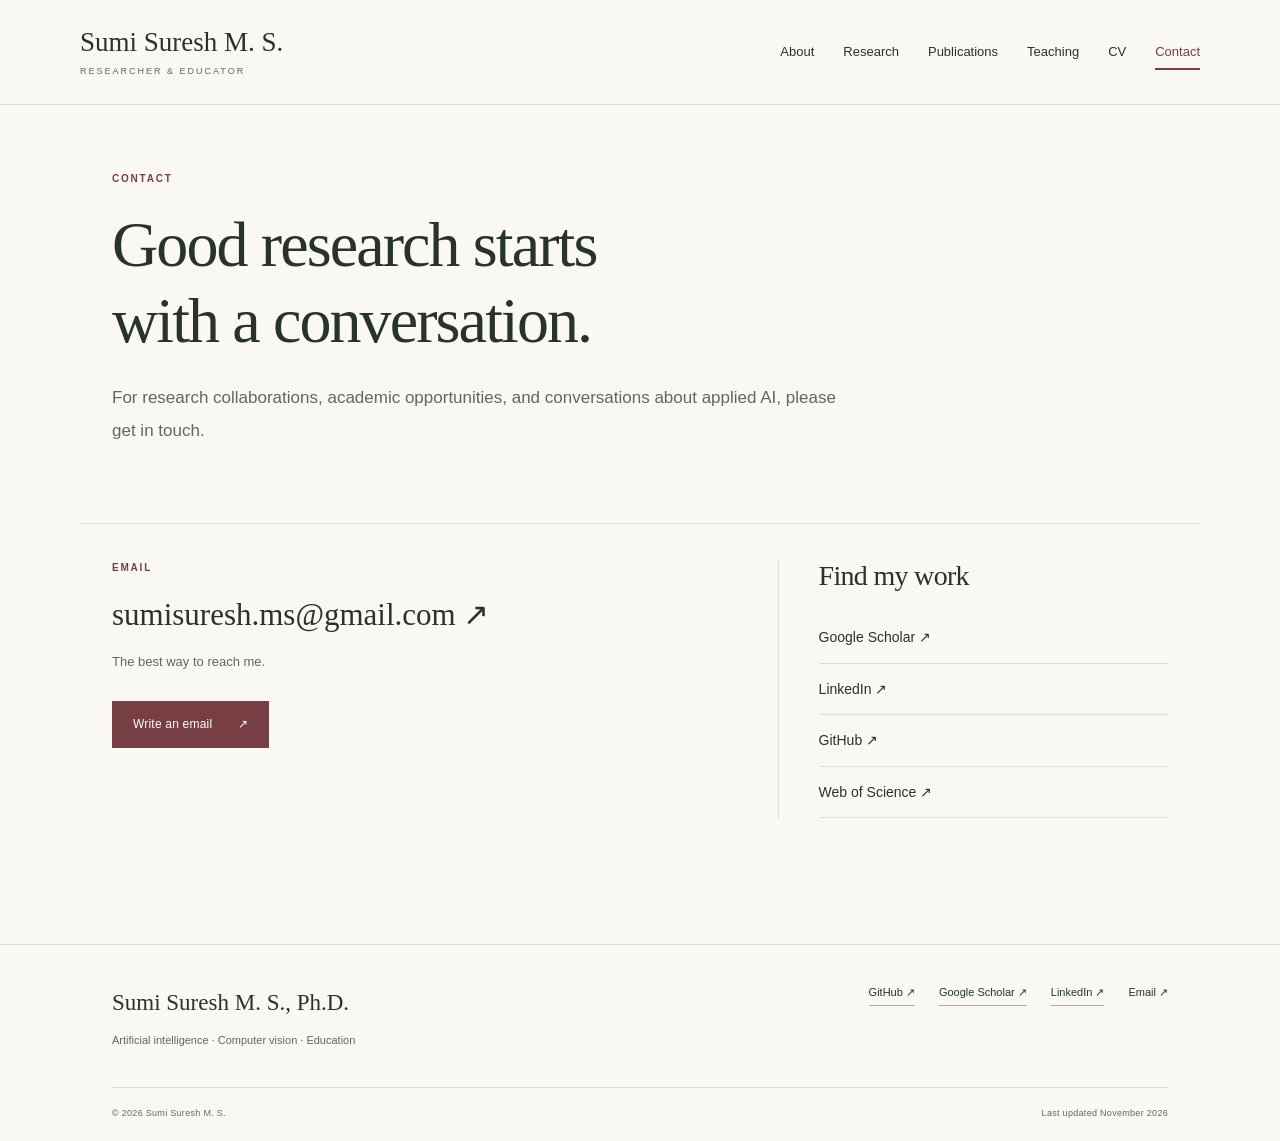
==== commit a032379b: "Add files via upload" ====
--- a/contact.html
+++ b/contact.html
@@ -1,6 +1,8 @@
 <!doctype html><html lang="en"><head><meta charset="utf-8"><meta name="viewport" content="width=device-width,initial-scale=1">
     <title>Contact | Sumi Suresh M. S.</title><meta name="description" content="Contact Sumi Suresh M. S. for AI research collaborations and academic opportunities."><meta name="theme-color" content="#773e44">
-    <link rel="icon" href="assets/favicon.svg" type="image/svg+xml"><link rel="stylesheet" href="assets/site.css"><script src="assets/site.js" defer></script></head>
+    <link rel="icon" href="assets/favicon.svg" type="image/svg+xml"><link rel="stylesheet" href="assets/site.css?v=four-areas-2"><script src="assets/site.js" defer></script></head>
     <body><a class="skip" href="#main">Skip to content</a><header class="site-header"><div class="header-inner"><a class="brand" href="index.html">Sumi Suresh M. S.<span>RESEARCHER &amp; EDUCATOR</span></a>
     <button class="menu-toggle" aria-expanded="false" aria-controls="navigation">Menu <span aria-hidden="true">☰</span></button><nav id="navigation" aria-label="Main navigation"><a href="index.html">About</a><a href="research.html">Research</a><a href="publications.html">Publications</a><a href="teaching.html">Teaching</a><a href="cv.html">CV</a><a href="contact.html" aria-current="page">Contact</a></nav></div></header>
-    <main id="main"><section class="wrap page-intro"><p class="eyebrow">CONTACT</p><h1>Good research starts<br>with a conversation.</h1><p class="page-lead">For research collaborations, academic opportunities, and conversations about applied AI, please get in touch.</p></section><section class="wrap contact-grid"><div class="contact-main"><p class="eyebrow">EMAIL</p><a class="email-address" href="mailto:sumisuresh.ms@gmail.com">sumisuresh.ms@gmail.com <span aria-hidden="true">↗</span></a><p>The best way to reach me.</p><a class="button" href="mailto:sumisuresh.ms@gmail.com">Write an email <span aria-hidden="true">↗</span></a></div><div class="profile-links"><h2>Find my work</h2><a class="text-link" href="https://scholar.google.com/citations?user=WZJGsywAAAAJ&amp;hl=en" target="_blank" rel="noopener noreferrer">Google Scholar <span aria-hidden="true">↗</span></a><a class="text-link" href="https://www.linkedin.com/in/sumi-suresh-m-s-phd-72540b187/" target="_blank" rel="noopener noreferrer">LinkedIn <span aria-hidden="true">↗</span></a><a class="text-link" href="https://github.com/sumisuresh" target="_blank" rel="noopener noreferrer">GitHub <span aria-hidden="true">↗</span></a><a class="text-link" href="https://www.webofscience.com/wos/author/record/ABF-1378-2020" target="_blank" rel="noopener noreferrer">Web of Science <span aria-hidden="true">↗</span></a><a class="text-link" href="assets/Sumi_Suresh_CV.pdf" target="_blank" rel="noopener">Curriculum vitae ↗</a></div></section></main><footer><div class="footer-inner"><div><a class="footer-name" href="index.html">Sumi Suresh M. S., Ph.D.</a><p>Artificial intelligence · Computer vision · Education</p></div><div class="footer-links"><a class="text-link" href="https://github.com/sumisuresh" target="_blank" rel="noopener noreferrer">GitHub <span aria-hidden="true">↗</span></a><a class="text-link" href="https://scholar.google.com/citations?user=WZJGsywAAAAJ&amp;hl=en" target="_blank" rel="noopener noreferrer">Google Scholar <span aria-hidden="true">↗</span></a><a class="text-link" href="https://www.linkedin.com/in/sumi-suresh-m-s-phd-72540b187/" target="_blank" rel="noopener noreferrer">LinkedIn <span aria-hidden="true">↗</span></a><a href="mailto:sumisuresh.ms@gmail.com">Email <span aria-hidden="true">↗</span></a></div></div><div class="footer-bottom"><span>© 2026 Sumi Suresh M. S.</span><span>Last updated November 2026</span></div></footer></body></html>+    <main id="main"><section class="wrap page-intro"><p class="eyebrow">CONTACT</p><h1>Good research starts<br>with a conversation.</h1><p class="page-lead">For research collaborations, academic opportunities, and conversations about applied AI, please get in touch.</p></section><section class="wrap contact-grid"><div class="contact-main"><p class="eyebrow">EMAIL</p><a class="email-address" href="mailto:sumisuresh.ms@gmail.com">sumisuresh.ms@gmail.com <span aria-hidden="true">↗</span></a><p>The best way to reach me.</p><a class="button" href="mailto:sumisuresh.ms@gmail.com">Write an email <span aria-hidden="true">↗</span></a></div><div class="profile-links"><h2>Find my work</h2><a class="text-link" href="https://scholar.google.com/citations?user=WZJGsywAAAAJ&amp;hl=en" target="_blank" rel="noopener noreferrer">Google Scholar <span aria-hidden="true">↗</span></a><a class="text-link" href="https://www.linkedin.com/in/sumi-suresh-m-s-phd-72540b187/" target="_blank" rel="noopener noreferrer">LinkedIn <span aria-hidden="true">↗</span></a><a class="text-link" href="https://github.com/sumisuresh" target="_blank" rel="noopener noreferrer">GitHub <span aria-hidden="true">↗</span></a><a class="text-link" href="https://www.webofscience.com/wos/author/record/ABF-1378-2020" target="_blank" rel="noopener noreferrer">Web of Science <span aria-hidden="true">↗</span></a><!-- CV PDF link temporarily disabled
+<a class="text-link" href="assets/Sumi_Suresh_CV.pdf" target="_blank" rel="noopener">Curriculum vitae ↗</a>
+--></div></section></main><footer><div class="footer-inner"><div><a class="footer-name" href="index.html">Sumi Suresh M. S., Ph.D.</a><p>Artificial intelligence · Computer vision · Education</p></div><div class="footer-links"><a class="text-link" href="https://github.com/sumisuresh" target="_blank" rel="noopener noreferrer">GitHub <span aria-hidden="true">↗</span></a><a class="text-link" href="https://scholar.google.com/citations?user=WZJGsywAAAAJ&amp;hl=en" target="_blank" rel="noopener noreferrer">Google Scholar <span aria-hidden="true">↗</span></a><a class="text-link" href="https://www.linkedin.com/in/sumi-suresh-m-s-phd-72540b187/" target="_blank" rel="noopener noreferrer">LinkedIn <span aria-hidden="true">↗</span></a><a href="mailto:sumisuresh.ms@gmail.com">Email <span aria-hidden="true">↗</span></a></div></div><div class="footer-bottom"><span>© 2026 Sumi Suresh M. S.</span><span>Last updated November 2026</span></div></footer></body></html>
--- a/assets/site.css
+++ b/assets/site.css
@@ -1,11 +1,1486 @@
 @charset "UTF-8";
-:root{--paper:#faf8f3;--ink:#28332e;--muted:#62675f;--accent:#773e44;--line:#deddd3;--sage:#e9ece3;--serif:Georgia,'Times New Roman',serif;--sans:Arial,Helvetica,sans-serif}*{box-sizing:border-box}html{scroll-behavior:smooth}body{margin:0;background:var(--paper);color:var(--ink);font-family:var(--sans);font-size:16px;line-height:1.75}a{color:inherit;text-decoration:none}button,input{font:inherit}a:focus-visible,button:focus-visible,input:focus-visible{outline:3px solid var(--accent);outline-offset:5px}p{margin:0 0 1.1em}h1,h2,h3{font-family:var(--serif);font-weight:400;line-height:1.18;margin:0}h1{font-size:clamp(40px,5vw,64px);letter-spacing:-1.9px}h2{font-size:36px;letter-spacing:-.7px}h3{font-size:24px}strong{font-weight:600}.wrap{max-width:1120px;margin:0 auto;padding-left:32px;padding-right:32px}.site-header{border-bottom:1px solid var(--line);background:var(--paper)}.header-inner{max-width:1184px;margin:0 auto;padding:25px 32px;display:flex;align-items:center;justify-content:space-between;gap:24px}.brand{font-family:var(--serif);font-size:27px;line-height:1.3;white-space:nowrap}.brand span{display:block;font:9px/1.7 var(--sans);letter-spacing:2px;color:var(--muted);margin-top:4px}nav{display:flex;gap:29px;align-items:center}nav a{font-size:13px;padding:6px 0;position:relative}nav a:hover,nav a[aria-current]{color:var(--accent)}nav a[aria-current]:after{content:'';height:2px;background:var(--accent);position:absolute;left:0;right:0;bottom:0}.menu-toggle{display:none}.eyebrow{font-size:10px;letter-spacing:1.8px;font-weight:600;color:var(--accent);margin:0 0 20px;line-height:1.7}.hero{display:grid;grid-template-columns:1.25fr .85fr;gap:75px;padding-top:76px;padding-bottom:79px;align-items:center}.hero h1{font-size:66px;letter-spacing:-2px}.degree{display:block;font:15px/2 var(--sans);letter-spacing:.5px;color:var(--muted);margin-top:8px}.hero-subtitle{font-family:var(--serif);font-size:30px;line-height:1.3;margin:24px 0 17px}.intro{max-width:530px;font-size:16px;color:var(--muted);line-height:1.85}.actions{display:flex;align-items:center;gap:27px;margin-top:28px;flex-wrap:wrap}.button{display:inline-flex;align-items:center;justify-content:space-between;gap:26px;background:var(--accent);color:#fff;padding:12px 20px;font-size:12px;letter-spacing:.2px;border:1px solid var(--accent);transition:background .2s}.button:hover{background:#5c2d33}.text-link{font-size:12px;font-weight:500;display:inline-block;border-bottom:1px solid #b4a79d;padding-bottom:3px}.text-link:hover{color:var(--accent);border-color:var(--accent)}.research-note{background:#eeede4;border:1px solid #d9d9ce;padding:24px 26px 0;transform:rotate(1.2deg);box-shadow:8px 9px 0 #e8e4db}.note-top{display:flex;justify-content:space-between;font-size:8px;letter-spacing:1.4px;color:#616654}.note-art{height:220px;margin-top:8px}.note-art svg{width:100%;height:100%}.research-note h2{font-size:29px;letter-spacing:-.5px}.research-note>p{font-size:13px;line-height:1.8;color:var(--muted);margin:16px 0 23px}.note-bottom{border-top:1px solid #cfd0c3;display:flex;justify-content:space-between;padding:15px 0;font-size:8px;letter-spacing:1.3px;color:#59614f}.about-strip{background:var(--sage);padding:49px 0}.split{display:grid;grid-template-columns:1fr 2fr;gap:72px}.split h2{font-size:29px}.split p{font-size:15px;color:#515b50}.split p:last-child{margin-bottom:0}.section{padding-top:67px;padding-bottom:36px}.section-heading{display:flex;align-items:end;justify-content:space-between;gap:20px;margin-bottom:29px}.section-heading .eyebrow{margin-bottom:11px}.interest-grid{display:grid;grid-template-columns:repeat(3,1fr);gap:30px}.interest-grid article{border-top:1px solid var(--line);padding-top:20px}.number{color:var(--accent);font-size:11px}.interest-grid h3{margin:16px 0;font-size:25px}.interest-grid p,.quiet-panel p{font-size:14px;color:var(--muted);line-height:1.8}.publication{display:grid;grid-template-columns:85px 1fr;gap:20px;border-top:1px solid var(--line);padding:26px 0}.publication[hidden]{display:none}.pub-year{font-family:var(--serif);font-size:23px;line-height:1.4}.pub-year span{display:block;font-family:var(--sans);font-size:9px;text-transform:uppercase;letter-spacing:1px;color:var(--muted);margin-top:5px}.publication h3{font-size:23px;line-height:1.4;margin-bottom:8px}.publication h3 a:hover{color:var(--accent)}.publication h3 a span{font:16px var(--sans);color:var(--accent)}.authors{font-size:12px;color:var(--muted);margin-bottom:5px}.venue{font-size:12px;color:var(--muted);margin-bottom:8px}.area-label{color:var(--accent);font-size:9px;letter-spacing:.7px}.connect-banner{background:var(--accent);color:white;display:flex;align-items:center;justify-content:space-between;gap:32px;margin-top:50px;margin-bottom:70px;padding-top:37px;padding-bottom:37px}.connect-banner h2{font-size:31px}.connect-banner .eyebrow{color:#e1c7c7;margin-bottom:9px}.connect-banner p:not(.eyebrow){font-size:13px;max-width:600px;margin:13px 0 0;color:#f1e4e2}.button.light{background:var(--paper);color:var(--accent);white-space:nowrap}.button.light:hover{background:#e8e4db}footer{border-top:1px solid var(--line);margin-top:36px;padding:38px 32px 20px}.footer-inner,.footer-bottom{max-width:1056px;margin:0 auto;display:flex;justify-content:space-between;gap:25px}.footer-name{font-family:var(--serif);font-size:23px}.footer-inner p{font-size:11px;color:var(--muted);margin-top:8px}.footer-links{display:flex;gap:24px;align-items:start}.footer-links a{font-size:11px}.footer-bottom{border-top:1px solid var(--line);padding-top:18px;margin-top:24px;font-size:9px;color:var(--muted);letter-spacing:.3px}.page-intro{padding-top:65px;padding-bottom:54px}.page-intro h1{max-width:920px}.page-lead{font-size:17px;max-width:735px;color:var(--muted);margin:24px 0 22px;line-height:1.9}.project{border-top:1px solid var(--line);display:grid;grid-template-columns:170px 1fr;gap:43px;padding:44px 0}.project-index{font-family:var(--serif);font-size:54px;line-height:1;color:#a3aa98}.project-index span{display:block;font:9px/1.7 var(--sans);letter-spacing:1.4px;margin-top:15px;color:var(--muted)}.project .eyebrow{font-size:9px;margin-bottom:12px}.project h2{font-size:31px;margin-bottom:20px}.project p:not(.eyebrow){font-size:15px;line-height:1.9;color:var(--muted)}.tags{list-style:none;padding:0;margin:20px 0;display:flex;gap:8px;flex-wrap:wrap}.tags li{background:var(--sage);padding:4px 11px;font-size:10px;color:#52614f}.two-col{display:grid;grid-template-columns:1fr 1fr;gap:28px}.quiet-panel{padding:30px;background:#eeede4}.quiet-panel h3{margin-bottom:16px}.pub-section{padding-top:0}.publication-controls{display:flex;align-items:center;justify-content:space-between;gap:20px;border-top:1px solid var(--line);border-bottom:1px solid var(--line);padding:20px 0}.filter-group{display:flex;gap:8px}.filter{cursor:pointer;border:1px solid transparent;background:transparent;color:var(--muted);font-size:12px;padding:8px 15px}.filter.active{border-color:var(--accent);color:var(--accent);background:#f0e6e3}.filter:hover{color:var(--accent)}input[type=search]{border:1px solid #bdbfb4;background:transparent;padding:9px 13px;font-size:12px;width:280px;border-radius:0;color:var(--ink)}.result-count{font-size:10px;color:var(--muted);margin:20px 0}.course-list>div{display:flex;gap:28px;align-items:center;padding:23px 0;border-top:1px solid var(--line)}.course-list span{color:var(--accent);font-size:11px}.course-list h3{font-size:25px}.cv-grid{display:grid;grid-template-columns:1fr 2fr;gap:72px;border-top:1px solid var(--line);padding-top:38px;margin-top:20px}.cv-grid h2{font-size:29px}.timeline article{padding:0 0 29px 23px;border-left:1px solid #c8cabc;position:relative}.timeline article:before{content:'';width:7px;height:7px;border-radius:50%;position:absolute;left:-4px;top:7px;background:var(--accent)}.timeline .eyebrow{font-size:9px;margin-bottom:8px}.timeline h3{font-size:24px;margin-bottom:9px}.timeline p:not(.eyebrow){color:var(--muted);font-size:14px;margin-bottom:10px}.timeline .small{font-size:12px!important}.contact-grid{display:grid;grid-template-columns:1.5fr 1fr;gap:80px;padding-top:35px;padding-bottom:90px;border-top:1px solid var(--line)}.contact-main{min-width:0}.contact-main .eyebrow{margin-bottom:17px}.email-address{font-family:var(--serif);font-size:clamp(20px,2.5vw,31px);overflow-wrap:anywhere;line-height:1.4;display:inline-block}.email-address:hover{color:var(--accent)}.contact-main>p:not(.eyebrow){font-size:13px;color:var(--muted);margin:15px 0 27px}.profile-links{border-left:1px solid var(--line);padding-left:40px}.profile-links h2{font-size:28px;margin-bottom:20px}.profile-links a{display:block;width:100%;padding:13px 0;font-size:14px;border-bottom:1px solid var(--line)}.skip{position:absolute;left:20px;top:-100px;z-index:10;background:var(--accent);color:#fff;padding:10px 15px}.skip:focus{top:10px}.sr-only{position:absolute;width:1px;height:1px;padding:0;margin:-1px;overflow:hidden;clip:rect(0,0,0,0);white-space:nowrap;border:0}
-@media(min-width:1350px){.hero{padding-top:88px;padding-bottom:91px}.research-note{margin-left:10px}}@media(max-width:900px){nav{gap:18px}.hero{gap:36px;grid-template-columns:1.1fr .9fr}.hero h1{font-size:54px}.hero-subtitle{font-size:26px}.research-note{padding:20px 21px 0}.research-note h2{font-size:25px}.note-art{height:185px}.split,.cv-grid{gap:35px}.interest-grid{gap:20px}.interest-grid h3{font-size:22px}.project{grid-template-columns:110px 1fr;gap:28px}.contact-grid{gap:30px}.email-address{font-size:25px}.publication-controls{flex-wrap:wrap}}@media(max-width:780px){.wrap{padding-left:23px;padding-right:23px}.header-inner{padding:18px 23px;flex-wrap:wrap;gap:0}.brand{font-size:25px}.brand span{font-size:8px}.menu-toggle{display:block;border:1px solid var(--line);padding:5px 10px;font-size:12px;background:transparent;color:var(--ink);margin-left:auto;cursor:pointer}.menu-toggle span{margin-left:8px}nav{display:none;flex-basis:100%;flex-wrap:wrap;gap:9px 25px;padding:22px 0 8px}nav.open{display:flex}nav a{font-size:14px}.hero{grid-template-columns:1fr;padding-top:40px;padding-bottom:46px;gap:36px}.hero h1{font-size:55px}.hero .eyebrow{font-size:9px;letter-spacing:1.3px}.hero-subtitle{font-size:28px;margin-top:20px}.intro{font-size:15px}.actions{gap:23px}.research-note{transform:none;margin:0 8px 0 0;max-width:420px}.note-art{height:178px}.research-note h2{font-size:29px}.research-note>p{margin-top:13px}.split,.cv-grid{grid-template-columns:1fr;gap:24px}.about-strip{padding:33px 0}.split h2{font-size:28px}.section{padding-top:43px;padding-bottom:20px}.section-heading{align-items:start;flex-direction:column;gap:17px}.section-heading h2{font-size:31px}.interest-grid{grid-template-columns:1fr;gap:20px}.interest-grid h3{font-size:25px;margin-top:10px}.interest-grid article{padding-top:15px}.interest-grid p{margin-bottom:3px}.publication{grid-template-columns:54px 1fr;gap:14px;padding:23px 0}.pub-year{font-size:21px}.pub-year span{font-size:7px;letter-spacing:.3px}.publication h3{font-size:21px;line-height:1.35}.authors,.venue{font-size:11px}.connect-banner{flex-direction:column;align-items:start;margin:33px 23px 40px;padding:27px}.connect-banner h2{font-size:29px}.connect-banner p:not(.eyebrow){font-size:13px}.footer-inner{flex-direction:column;gap:12px}.footer-links{flex-wrap:wrap;gap:20px}footer{padding-left:23px;padding-right:23px}.footer-bottom{font-size:8px;gap:12px}.page-intro{padding-top:42px;padding-bottom:34px}.page-intro h1{font-size:40px;letter-spacing:-1px}.page-lead{font-size:15px;line-height:1.8;margin-top:20px}.project{grid-template-columns:1fr;gap:18px;padding:30px 0}.project-index{font-size:34px;display:flex;align-items:center;gap:18px}.project-index span{margin:0;font-size:8px}.project h2{font-size:28px}.project p:not(.eyebrow){font-size:14px}.two-col{grid-template-columns:1fr;gap:18px}.quiet-panel{padding:24px}.publication-controls{gap:16px}.filter-group{gap:4px}.filter{padding:6px 11px;font-size:11px}.search-field,input[type=search]{width:100%}.pub-section{padding-top:0}.course-list h3{font-size:22px}.course-list>div{gap:22px}.contact-grid{grid-template-columns:1fr;gap:42px;padding-top:29px;padding-bottom:35px}.email-address{font-size:25px}.profile-links{border-left:0;border-top:1px solid var(--line);padding:27px 0 0}.cv-grid{margin-top:10px}.timeline article{padding-bottom:25px}}
-@media(prefers-reduced-motion:reduce){html{scroll-behavior:auto}*{transition:none!important}}@media print{nav,.menu-toggle,footer,.actions,.publication-controls{display:none}.wrap{max-width:none;padding:0}body{background:white;font-size:12px}.page-intro,.section{padding:20px 0}.site-header{margin-bottom:20px}.project,.publication{break-inside:avoid}}
-
-/* Keep name initials together with the full name; the degree is a separate line. */
-.full-name{display:block;font-size:clamp(34px,4.5vw,60px);letter-spacing:-1.6px}
-@media(max-width:780px){.full-name{font-size:clamp(28px,8.8vw,40px)}}
-.code-feature{display:grid;grid-template-columns:1fr auto;gap:36px;align-items:center;background:var(--sage);border:1px solid var(--line);padding:30px}
-.code-feature .eyebrow{margin-bottom:13px}.code-feature h3{font-size:34px;margin-bottom:15px}.code-feature p:not(.eyebrow){font-size:14px;color:var(--muted);line-height:1.85}.code-feature .code-paper{font-size:12px!important;margin:18px 0 0}.code-actions{display:flex;flex-direction:column;align-items:flex-start;gap:18px}.code-actions .button{white-space:nowrap}.pub-links{margin-top:11px}.project-links{display:flex;gap:24px;flex-wrap:wrap}
-@media(max-width:780px){.code-feature{grid-template-columns:1fr;gap:24px;padding:24px}.code-feature h3{font-size:30px}.code-actions{gap:15px}}
+
+/* Colors and fonts */
+:root {
+  --paper: #faf8f3;
+  --ink: #28332e;
+  --muted: #62675f;
+  --accent: #773e44;
+  --line: #deddd3;
+  --sage: #e9ece3;
+  --serif: Georgia, "Times New Roman", serif;
+  --sans: Arial, Helvetica, sans-serif;
+}
+
+/* General */
+* {
+  box-sizing: border-box;
+}
+
+html {
+  scroll-behavior: smooth;
+}
+
+body {
+  margin: 0;
+  background: var(--paper);
+  color: var(--ink);
+  font-family: var(--sans);
+  font-size: 16px;
+  line-height: 1.75;
+}
+
+a {
+  color: inherit;
+  text-decoration: none;
+}
+
+button,
+input {
+  font: inherit;
+}
+
+a:focus-visible,
+button:focus-visible,
+input:focus-visible {
+  outline: 3px solid var(--accent);
+  outline-offset: 5px;
+}
+
+p {
+  margin: 0 0 1.1em;
+}
+
+h1,
+h2,
+h3 {
+  margin: 0;
+  font-family: var(--serif);
+  font-weight: 400;
+  line-height: 1.18;
+}
+
+h1 {
+  font-size: clamp(40px, 5vw, 64px);
+  letter-spacing: -1.9px;
+}
+
+h2 {
+  font-size: 36px;
+  letter-spacing: -0.7px;
+}
+
+h3 {
+  font-size: 24px;
+}
+
+strong {
+  font-weight: 600;
+}
+
+.wrap {
+  max-width: 1120px;
+  margin: 0 auto;
+  padding-left: 32px;
+  padding-right: 32px;
+}
+
+/* Header and navigation */
+.site-header {
+  border-bottom: 1px solid var(--line);
+  background: var(--paper);
+}
+
+.header-inner {
+  max-width: 1184px;
+  margin: 0 auto;
+  padding: 25px 32px;
+  display: flex;
+  align-items: center;
+  justify-content: space-between;
+  gap: 24px;
+}
+
+.brand {
+  font-family: var(--serif);
+  font-size: 27px;
+  line-height: 1.3;
+  white-space: nowrap;
+}
+
+.brand span {
+  display: block;
+  font: 9px/1.7 var(--sans);
+  letter-spacing: 2px;
+  color: var(--muted);
+  margin-top: 4px;
+}
+
+nav {
+  display: flex;
+  gap: 29px;
+  align-items: center;
+}
+
+nav a {
+  font-size: 13px;
+  padding: 6px 0;
+  position: relative;
+}
+
+nav a:hover,
+nav a[aria-current] {
+  color: var(--accent);
+}
+
+nav a[aria-current]::after {
+  content: "";
+  height: 2px;
+  background: var(--accent);
+  position: absolute;
+  left: 0;
+  right: 0;
+  bottom: 0;
+}
+
+.menu-toggle {
+  display: none;
+}
+
+/* Introductory section: original two-column layout */
+.eyebrow {
+  font-size: 10px;
+  letter-spacing: 1.8px;
+  font-weight: 600;
+  color: var(--accent);
+  margin: 0 0 20px;
+  line-height: 1.7;
+}
+
+.hero {
+  position: relative;
+  display: grid;
+  grid-template-columns: 1.25fr 0.85fr;
+  gap: 75px;
+  padding-top: 76px;
+  padding-bottom: 79px;
+  align-items: center;
+}
+
+.hero h1 {
+  font-size: 66px;
+  letter-spacing: -2px;
+}
+
+.full-name {
+  display: block;
+  font-size: clamp(34px, 4.5vw, 60px);
+  letter-spacing: -1.6px;
+}
+
+.degree {
+  display: block;
+  font: 15px/2 var(--sans);
+  letter-spacing: 0.5px;
+  color: var(--muted);
+  margin-top: 8px;
+}
+
+.hero-subtitle {
+  font-family: var(--serif);
+  font-size: 30px;
+  line-height: 1.3;
+  margin: 24px 0 17px;
+}
+
+.intro {
+  max-width: 530px;
+  font-size: 16px;
+  color: var(--muted);
+  line-height: 1.85;
+}
+
+.actions {
+  display: flex;
+  align-items: center;
+  gap: 27px;
+  margin-top: 28px;
+  flex-wrap: wrap;
+}
+
+/* Full profile photo: independent of the page layout */
+.hero > .profile-photo {
+  position: absolute;
+  left: -160px;
+  top: 125px;
+  width: 150px;
+  height: 150px;
+  margin: 0;
+  overflow: visible;
+  border: 1px solid #deddd3;
+  border-radius: 3px;
+}
+
+.profile-photo img {
+  display: block;
+  width: 100%;
+  height: 100%;
+  object-fit: contain;
+  object-position: center;
+  transform: none;
+}
+
+/* Buttons and links */
+.button {
+  display: inline-flex;
+  align-items: center;
+  justify-content: space-between;
+  gap: 26px;
+  background: var(--accent);
+  color: #fff;
+  padding: 12px 20px;
+  font-size: 12px;
+  letter-spacing: 0.2px;
+  border: 1px solid var(--accent);
+  transition: background 0.2s;
+}
+
+.button:hover {
+  background: #5c2d33;
+}
+
+.text-link {
+  font-size: 12px;
+  font-weight: 500;
+  display: inline-block;
+  border-bottom: 1px solid #b4a79d;
+  padding-bottom: 3px;
+}
+
+.text-link:hover {
+  color: var(--accent);
+  border-color: var(--accent);
+}
+
+/* Research illustration */
+.research-note {
+  background: #eeede4;
+  border: 1px solid #d9d9ce;
+  padding: 24px 26px 0;
+  transform: rotate(1.2deg);
+  box-shadow: 8px 9px 0 #e8e4db;
+}
+
+.note-top {
+  display: flex;
+  justify-content: space-between;
+  font-size: 8px;
+  letter-spacing: 1.4px;
+  color: #616654;
+}
+
+.note-art {
+  height: 220px;
+  margin-top: 8px;
+}
+
+.note-art svg {
+  width: 100%;
+  height: 100%;
+}
+
+.research-note h2 {
+  font-size: 29px;
+  letter-spacing: -0.5px;
+}
+
+.research-note > p {
+  font-size: 13px;
+  line-height: 1.8;
+  color: var(--muted);
+  margin: 16px 0 23px;
+}
+
+.note-bottom {
+  border-top: 1px solid #cfd0c3;
+  display: flex;
+  justify-content: space-between;
+  padding: 15px 0;
+  font-size: 8px;
+  letter-spacing: 1.3px;
+  color: #59614f;
+}
+
+/* Biography */
+.about-strip {
+  background: var(--sage);
+  padding: 49px 0;
+}
+
+.split {
+  display: grid;
+  grid-template-columns: 1fr 2fr;
+  gap: 72px;
+}
+
+.split h2 {
+  font-size: 29px;
+}
+
+.split p {
+  font-size: 15px;
+  color: #515b50;
+}
+
+.split p:last-child {
+  margin-bottom: 0;
+}
+
+/* General sections */
+.section {
+  padding-top: 67px;
+  padding-bottom: 36px;
+}
+
+.section-heading {
+  display: flex;
+  align-items: end;
+  justify-content: space-between;
+  gap: 20px;
+  margin-bottom: 29px;
+}
+
+.section-heading .eyebrow {
+  margin-bottom: 11px;
+}
+
+.interest-grid {
+  display: grid;
+  grid-template-columns: repeat(3, 1fr);
+  gap: 30px;
+}
+
+.interest-grid article {
+  border-top: 1px solid var(--line);
+  padding-top: 20px;
+}
+
+.number {
+  color: var(--accent);
+  font-size: 11px;
+}
+
+.interest-grid h3 {
+  margin: 16px 0;
+  font-size: 25px;
+}
+
+.interest-grid p,
+.quiet-panel p {
+  font-size: 14px;
+  color: var(--muted);
+  line-height: 1.8;
+}
+
+/* Publications */
+.publication {
+  display: grid;
+  grid-template-columns: 85px 1fr;
+  gap: 20px;
+  border-top: 1px solid var(--line);
+  padding: 26px 0;
+}
+
+.publication[hidden] {
+  display: none;
+}
+
+.pub-year {
+  font-family: var(--serif);
+  font-size: 23px;
+  line-height: 1.4;
+}
+
+.pub-year span {
+  display: block;
+  font-family: var(--sans);
+  font-size: 9px;
+  text-transform: uppercase;
+  letter-spacing: 1px;
+  color: var(--muted);
+  margin-top: 5px;
+}
+
+.publication h3 {
+  font-size: 23px;
+  line-height: 1.4;
+  margin-bottom: 8px;
+}
+
+.publication h3 a:hover {
+  color: var(--accent);
+}
+
+.publication h3 a span {
+  font: 16px var(--sans);
+  color: var(--accent);
+}
+
+.authors {
+  font-size: 12px;
+  color: var(--muted);
+  margin-bottom: 5px;
+}
+
+.venue {
+  font-size: 12px;
+  color: var(--muted);
+  margin-bottom: 8px;
+}
+
+.area-label {
+  color: var(--accent);
+  font-size: 9px;
+  letter-spacing: 0.7px;
+}
+
+.pub-links {
+  margin-top: 11px;
+}
+
+/* Research code */
+.code-feature {
+  display: grid;
+  grid-template-columns: 1fr auto;
+  gap: 36px;
+  align-items: center;
+  background: var(--sage);
+  border: 1px solid var(--line);
+  padding: 30px;
+}
+
+.code-feature .eyebrow {
+  margin-bottom: 13px;
+}
+
+.code-feature h3 {
+  font-size: 34px;
+  margin-bottom: 15px;
+}
+
+.code-feature p:not(.eyebrow) {
+  font-size: 14px;
+  color: var(--muted);
+  line-height: 1.85;
+}
+
+.code-feature .code-paper {
+  font-size: 12px !important;
+  margin: 18px 0 0;
+}
+
+.code-actions {
+  display: flex;
+  flex-direction: column;
+  align-items: flex-start;
+  gap: 18px;
+}
+
+.code-actions .button {
+  white-space: nowrap;
+}
+
+.project-links {
+  display: flex;
+  gap: 24px;
+  flex-wrap: wrap;
+}
+
+/* Contact banner */
+.connect-banner {
+  background: var(--accent);
+  color: white;
+  display: flex;
+  align-items: center;
+  justify-content: space-between;
+  gap: 32px;
+  margin-top: 50px;
+  margin-bottom: 70px;
+  padding-top: 37px;
+  padding-bottom: 37px;
+}
+
+.connect-banner h2 {
+  font-size: 31px;
+}
+
+.connect-banner .eyebrow {
+  color: #e1c7c7;
+  margin-bottom: 9px;
+}
+
+.connect-banner p:not(.eyebrow) {
+  font-size: 13px;
+  max-width: 600px;
+  margin: 13px 0 0;
+  color: #f1e4e2;
+}
+
+.button.light {
+  background: var(--paper);
+  color: var(--accent);
+  white-space: nowrap;
+}
+
+.button.light:hover {
+  background: #e8e4db;
+}
+
+/* Footer */
+footer {
+  border-top: 1px solid var(--line);
+  margin-top: 36px;
+  padding: 38px 32px 20px;
+}
+
+.footer-inner,
+.footer-bottom {
+  max-width: 1056px;
+  margin: 0 auto;
+  display: flex;
+  justify-content: space-between;
+  gap: 25px;
+}
+
+.footer-name {
+  font-family: var(--serif);
+  font-size: 23px;
+}
+
+.footer-inner p {
+  font-size: 11px;
+  color: var(--muted);
+  margin-top: 8px;
+}
+
+.footer-links {
+  display: flex;
+  gap: 24px;
+  align-items: start;
+}
+
+.footer-links a {
+  font-size: 11px;
+}
+
+.footer-bottom {
+  border-top: 1px solid var(--line);
+  padding-top: 18px;
+  margin-top: 24px;
+  font-size: 9px;
+  color: var(--muted);
+  letter-spacing: 0.3px;
+}
+
+/* Page introductions */
+.page-intro {
+  padding-top: 65px;
+  padding-bottom: 54px;
+}
+
+.page-intro h1 {
+  max-width: 920px;
+}
+
+.page-lead {
+  font-size: 17px;
+  max-width: 735px;
+  color: var(--muted);
+  margin: 24px 0 22px;
+  line-height: 1.9;
+}
+
+/* Research page */
+.project {
+  border-top: 1px solid var(--line);
+  display: grid;
+  grid-template-columns: 170px 1fr;
+  gap: 43px;
+  padding: 44px 0;
+}
+
+.project-index {
+  font-family: var(--serif);
+  font-size: 54px;
+  line-height: 1;
+  color: #a3aa98;
+}
+
+.project-index span {
+  display: block;
+  font: 9px/1.7 var(--sans);
+  letter-spacing: 1.4px;
+  margin-top: 15px;
+  color: var(--muted);
+}
+
+.project .eyebrow {
+  font-size: 9px;
+  margin-bottom: 12px;
+}
+
+.project h2 {
+  font-size: 31px;
+  margin-bottom: 20px;
+}
+
+.project p:not(.eyebrow) {
+  font-size: 15px;
+  line-height: 1.9;
+  color: var(--muted);
+}
+
+.tags {
+  list-style: none;
+  padding: 0;
+  margin: 20px 0;
+  display: flex;
+  gap: 8px;
+  flex-wrap: wrap;
+}
+
+.tags li {
+  background: var(--sage);
+  padding: 4px 11px;
+  font-size: 10px;
+  color: #52614f;
+}
+
+.two-col {
+  display: grid;
+  grid-template-columns: 1fr 1fr;
+  gap: 28px;
+}
+
+.quiet-panel {
+  padding: 30px;
+  background: #eeede4;
+}
+
+.quiet-panel h3 {
+  margin-bottom: 16px;
+}
+
+/* Publication search and filters */
+.pub-section {
+  padding-top: 0;
+}
+
+.publication-controls {
+  display: flex;
+  align-items: center;
+  justify-content: space-between;
+  gap: 20px;
+  border-top: 1px solid var(--line);
+  border-bottom: 1px solid var(--line);
+  padding: 20px 0;
+}
+
+.filter-group {
+  display: flex;
+  gap: 8px;
+}
+
+.filter {
+  cursor: pointer;
+  border: 1px solid transparent;
+  background: transparent;
+  color: var(--muted);
+  font-size: 12px;
+  padding: 8px 15px;
+}
+
+.filter.active {
+  border-color: var(--accent);
+  color: var(--accent);
+  background: #f0e6e3;
+}
+
+.filter:hover {
+  color: var(--accent);
+}
+
+input[type="search"] {
+  border: 1px solid #bdbfb4;
+  background: transparent;
+  padding: 9px 13px;
+  font-size: 12px;
+  width: 280px;
+  border-radius: 0;
+  color: var(--ink);
+}
+
+.result-count {
+  font-size: 10px;
+  color: var(--muted);
+  margin: 20px 0;
+}
+
+/* Teaching page */
+.course-list > div {
+  display: flex;
+  gap: 28px;
+  align-items: center;
+  padding: 23px 0;
+  border-top: 1px solid var(--line);
+}
+
+.course-list span {
+  color: var(--accent);
+  font-size: 11px;
+}
+
+.course-list h3 {
+  font-size: 25px;
+}
+
+/* CV page */
+.cv-grid {
+  display: grid;
+  grid-template-columns: 1fr 2fr;
+  gap: 72px;
+  border-top: 1px solid var(--line);
+  padding-top: 38px;
+  margin-top: 20px;
+}
+
+.cv-grid h2 {
+  font-size: 29px;
+}
+
+.timeline article {
+  padding: 0 0 29px 23px;
+  border-left: 1px solid #c8cabc;
+  position: relative;
+}
+
+.timeline article::before {
+  content: "";
+  width: 7px;
+  height: 7px;
+  border-radius: 50%;
+  position: absolute;
+  left: -4px;
+  top: 7px;
+  background: var(--accent);
+}
+
+.timeline .eyebrow {
+  font-size: 9px;
+  margin-bottom: 8px;
+}
+
+.timeline h3 {
+  font-size: 24px;
+  margin-bottom: 9px;
+}
+
+.timeline p:not(.eyebrow) {
+  color: var(--muted);
+  font-size: 14px;
+  margin-bottom: 10px;
+}
+
+.timeline .small {
+  font-size: 12px !important;
+}
+
+/* Contact page */
+.contact-grid {
+  display: grid;
+  grid-template-columns: 1.5fr 1fr;
+  gap: 80px;
+  padding-top: 35px;
+  padding-bottom: 90px;
+  border-top: 1px solid var(--line);
+}
+
+.contact-main {
+  min-width: 0;
+}
+
+.contact-main .eyebrow {
+  margin-bottom: 17px;
+}
+
+.email-address {
+  font-family: var(--serif);
+  font-size: clamp(20px, 2.5vw, 31px);
+  overflow-wrap: anywhere;
+  line-height: 1.4;
+  display: inline-block;
+}
+
+.email-address:hover {
+  color: var(--accent);
+}
+
+.contact-main > p:not(.eyebrow) {
+  font-size: 13px;
+  color: var(--muted);
+  margin: 15px 0 27px;
+}
+
+.profile-links {
+  border-left: 1px solid var(--line);
+  padding-left: 40px;
+}
+
+.profile-links h2 {
+  font-size: 28px;
+  margin-bottom: 20px;
+}
+
+.profile-links a {
+  display: block;
+  width: 100%;
+  padding: 13px 0;
+  font-size: 14px;
+  border-bottom: 1px solid var(--line);
+}
+
+/* Accessibility */
+.skip {
+  position: absolute;
+  left: 20px;
+  top: -100px;
+  z-index: 10;
+  background: var(--accent);
+  color: #fff;
+  padding: 10px 15px;
+}
+
+.skip:focus {
+  top: 10px;
+}
+
+.sr-only {
+  position: absolute;
+  width: 1px;
+  height: 1px;
+  padding: 0;
+  margin: -1px;
+  overflow: hidden;
+  clip: rect(0, 0, 0, 0);
+  white-space: nowrap;
+  border: 0;
+}
+
+/* Large screens */
+@media (min-width: 1350px) {
+  .hero {
+    padding-top: 88px;
+    padding-bottom: 91px;
+  }
+
+  .research-note {
+    margin-left: 10px;
+  }
+}
+
+/* Hide the photo when the left margin is insufficient */
+@media (max-width: 1440px) {
+  .hero > .profile-photo {
+    display: none;
+  }
+}
+
+/* Tablet layouts */
+@media (max-width: 900px) {
+  nav {
+    gap: 18px;
+  }
+
+  .hero {
+    gap: 36px;
+    grid-template-columns: 1.1fr 0.9fr;
+  }
+
+  .hero h1 {
+    font-size: 54px;
+  }
+
+  .hero-subtitle {
+    font-size: 26px;
+  }
+
+  .research-note {
+    padding: 20px 21px 0;
+  }
+
+  .research-note h2 {
+    font-size: 25px;
+  }
+
+  .note-art {
+    height: 185px;
+  }
+
+  .split,
+  .cv-grid {
+    gap: 35px;
+  }
+
+  .interest-grid {
+    gap: 20px;
+  }
+
+  .interest-grid h3 {
+    font-size: 22px;
+  }
+
+  .project {
+    grid-template-columns: 110px 1fr;
+    gap: 28px;
+  }
+
+  .contact-grid {
+    gap: 30px;
+  }
+
+  .email-address {
+    font-size: 25px;
+  }
+
+  .publication-controls {
+    flex-wrap: wrap;
+  }
+}
+
+/* Mobile layouts */
+@media (max-width: 780px) {
+  .wrap {
+    padding-left: 23px;
+    padding-right: 23px;
+  }
+
+  .header-inner {
+    padding: 18px 23px;
+    flex-wrap: wrap;
+    gap: 0;
+  }
+
+  .brand {
+    font-size: 25px;
+  }
+
+  .brand span {
+    font-size: 8px;
+  }
+
+  .menu-toggle {
+    display: block;
+    border: 1px solid var(--line);
+    padding: 5px 10px;
+    font-size: 12px;
+    background: transparent;
+    color: var(--ink);
+    margin-left: auto;
+    cursor: pointer;
+  }
+
+  .menu-toggle span {
+    margin-left: 8px;
+  }
+
+  nav {
+    display: none;
+    flex-basis: 100%;
+    flex-wrap: wrap;
+    gap: 9px 25px;
+    padding: 22px 0 8px;
+  }
+
+  nav.open {
+    display: flex;
+  }
+
+  nav a {
+    font-size: 14px;
+  }
+
+  .hero {
+    grid-template-columns: 1fr;
+    padding-top: 40px;
+    padding-bottom: 46px;
+    gap: 36px;
+  }
+
+  .hero h1 {
+    font-size: 55px;
+  }
+
+  .full-name {
+    font-size: clamp(28px, 8.8vw, 40px);
+  }
+
+  .hero .eyebrow {
+    font-size: 9px;
+    letter-spacing: 1.3px;
+  }
+
+  .hero-subtitle {
+    font-size: 28px;
+    margin-top: 20px;
+  }
+
+  .intro {
+    font-size: 15px;
+  }
+
+  .actions {
+    gap: 23px;
+  }
+
+  .research-note {
+    transform: none;
+    margin: 0 8px 0 0;
+    max-width: 420px;
+  }
+
+  .note-art {
+    height: 178px;
+  }
+
+  .research-note h2 {
+    font-size: 29px;
+  }
+
+  .research-note > p {
+    margin-top: 13px;
+  }
+
+  .split,
+  .cv-grid {
+    grid-template-columns: 1fr;
+    gap: 24px;
+  }
+
+  .about-strip {
+    padding: 33px 0;
+  }
+
+  .split h2 {
+    font-size: 28px;
+  }
+
+  .section {
+    padding-top: 43px;
+    padding-bottom: 20px;
+  }
+
+  .section-heading {
+    align-items: start;
+    flex-direction: column;
+    gap: 17px;
+  }
+
+  .section-heading h2 {
+    font-size: 31px;
+  }
+
+  .interest-grid {
+    grid-template-columns: 1fr;
+    gap: 20px;
+  }
+
+  .interest-grid h3 {
+    font-size: 25px;
+    margin-top: 10px;
+  }
+
+  .interest-grid article {
+    padding-top: 15px;
+  }
+
+  .interest-grid p {
+    margin-bottom: 3px;
+  }
+
+  .publication {
+    grid-template-columns: 54px 1fr;
+    gap: 14px;
+    padding: 23px 0;
+  }
+
+  .pub-year {
+    font-size: 21px;
+  }
+
+  .pub-year span {
+    font-size: 7px;
+    letter-spacing: 0.3px;
+  }
+
+  .publication h3 {
+    font-size: 21px;
+    line-height: 1.35;
+  }
+
+  .authors,
+  .venue {
+    font-size: 11px;
+  }
+
+  .code-feature {
+    grid-template-columns: 1fr;
+    gap: 24px;
+    padding: 24px;
+  }
+
+  .code-feature h3 {
+    font-size: 30px;
+  }
+
+  .code-actions {
+    gap: 15px;
+  }
+
+  .connect-banner {
+    flex-direction: column;
+    align-items: start;
+    margin: 33px 23px 40px;
+    padding: 27px;
+  }
+
+  .connect-banner h2 {
+    font-size: 29px;
+  }
+
+  .connect-banner p:not(.eyebrow) {
+    font-size: 13px;
+  }
+
+  .footer-inner {
+    flex-direction: column;
+    gap: 12px;
+  }
+
+  .footer-links {
+    flex-wrap: wrap;
+    gap: 20px;
+  }
+
+  footer {
+    padding-left: 23px;
+    padding-right: 23px;
+  }
+
+  .footer-bottom {
+    font-size: 8px;
+    gap: 12px;
+  }
+
+  .page-intro {
+    padding-top: 42px;
+    padding-bottom: 34px;
+  }
+
+  .page-intro h1 {
+    font-size: 40px;
+    letter-spacing: -1px;
+  }
+
+  .page-lead {
+    font-size: 15px;
+    line-height: 1.8;
+    margin-top: 20px;
+  }
+
+  .project {
+    grid-template-columns: 1fr;
+    gap: 18px;
+    padding: 30px 0;
+  }
+
+  .project-index {
+    font-size: 34px;
+    display: flex;
+    align-items: center;
+    gap: 18px;
+  }
+
+  .project-index span {
+    margin: 0;
+    font-size: 8px;
+  }
+
+  .project h2 {
+    font-size: 28px;
+  }
+
+  .project p:not(.eyebrow) {
+    font-size: 14px;
+  }
+
+  .two-col {
+    grid-template-columns: 1fr;
+    gap: 18px;
+  }
+
+  .quiet-panel {
+    padding: 24px;
+  }
+
+  .publication-controls {
+    gap: 16px;
+  }
+
+  .filter-group {
+    gap: 4px;
+  }
+
+  .filter {
+    padding: 6px 11px;
+    font-size: 11px;
+  }
+
+  .search-field,
+  input[type="search"] {
+    width: 100%;
+  }
+
+  .pub-section {
+    padding-top: 0;
+  }
+
+  .course-list h3 {
+    font-size: 22px;
+  }
+
+  .course-list > div {
+    gap: 22px;
+  }
+
+  .contact-grid {
+    grid-template-columns: 1fr;
+    gap: 42px;
+    padding-top: 29px;
+    padding-bottom: 35px;
+  }
+
+  .email-address {
+    font-size: 25px;
+  }
+
+  .profile-links {
+    border-left: 0;
+    border-top: 1px solid var(--line);
+    padding: 27px 0 0;
+  }
+
+  .cv-grid {
+    margin-top: 10px;
+  }
+
+  .timeline article {
+    padding-bottom: 25px;
+  }
+}
+
+/* Reduced motion */
+@media (prefers-reduced-motion: reduce) {
+  html {
+    scroll-behavior: auto;
+  }
+
+  * {
+    transition: none !important;
+  }
+}
+
+/* Printing */
+@media print {
+  nav,
+  .menu-toggle,
+  footer,
+  .actions,
+  .publication-controls {
+    display: none;
+  }
+
+  .wrap {
+    max-width: none;
+    padding: 0;
+  }
+
+  body {
+    background: white;
+    font-size: 12px;
+  }
+
+  .page-intro,
+  .section {
+    padding: 20px 0;
+  }
+
+  .site-header {
+    margin-bottom: 20px;
+  }
+
+  .project,
+  .publication {
+    break-inside: avoid;
+  }
+}
+/* Research visuals: scoped to keep the established introduction and typography. */
+.research-interest-panel {
+  background: #edf0e7;
+  border: 1px solid #d9ded2;
+  border-radius: 10px;
+  padding: 32px;
+}
+.research-interest-panel .section-heading { margin-bottom: 27px; }
+.research-visual-grid {
+  display: grid;
+  grid-template-columns: repeat(4, minmax(0, 1fr));
+  gap: 18px;
+}
+.interest-card {
+  display: flex;
+  flex-direction: column;
+  min-width: 0;
+  padding: 10px 10px 20px;
+  background: #fafbf7;
+  border: 1px solid #dce1d5;
+  border-radius: 8px;
+  transition: transform .2s ease, box-shadow .2s ease;
+}
+.interest-card:hover {
+  transform: translateY(-3px);
+  box-shadow: 0 8px 20px #28332e0d;
+}
+.interest-thumb {
+  width: 100%;
+  aspect-ratio: 1;
+  overflow: hidden;
+  border-radius: 6px;
+  background-color: #243638;
+}
+.interest-thumb img {
+  display: block;
+  width: 100%;
+  height: 100%;
+  object-fit: cover;
+}
+.research-scene {
+  background-image: url('research-scenes.png');
+  background-repeat: no-repeat;
+  background-size: 340% auto;
+}
+.scene-education { background-position: left center; }
+.scene-healthcare { background-position: center center; }
+.scene-vision { background-position: right center; }
+.interest-card-copy {
+  display: flex;
+  flex-direction: column;
+  flex: 1;
+  padding: 18px 7px 0;
+}
+.interest-card .eyebrow {
+  font-size: 8px;
+  letter-spacing: 1px;
+  line-height: 1.6;
+  min-height: 26px;
+  margin-bottom: 9px;
+}
+.interest-card h3 {
+  font-size: 23px;
+  letter-spacing: -.3px;
+  line-height: 1.2;
+  margin-bottom: 15px;
+}
+.interest-card-copy > p:not(.eyebrow) {
+  font-size: 13px;
+  line-height: 1.8;
+  color: var(--muted);
+  margin-bottom: 18px;
+}
+.interest-card .text-link { margin-top: auto; font-size: 12px; align-self: flex-start; }
+
+
+
+
+
+
+
+.sign-language-project { display: grid; grid-template-columns: minmax(0, 1fr) 210px; gap: 30px; }
+.sign-language-figure { margin: 5px 0 0; }
+.sign-language-figure img { display: block; width: 100%; height: auto; border-radius: 8px; }
+.sign-language-figure figcaption { font-size: 10px; line-height: 1.6; color: var(--muted); margin-top: 9px; }
+.research-paper-links { padding-left: 19px; margin: 0 0 22px; }
+.research-paper-links li { padding-left: 3px; margin-bottom: 10px; font-size: 14px; line-height: 1.65; }
+.research-paper-links a { text-decoration: underline; text-decoration-color: #b7bcae; text-underline-offset: 4px; }
+.research-paper-links a:hover, .context-links a:hover { color: var(--accent); }
+.project .research-link-label { font-size: 11px; font-weight: 600; margin: 22px 0 12px; color: var(--ink); }
+.context-links { display: flex; flex-wrap: wrap; gap: 9px 23px; }
+.context-links a { font-size: 12px; color: var(--muted); border-bottom: 1px solid var(--line); }
+.additional-research .quiet-panel { max-width: 820px; }
+.project[id], .publication[id] { scroll-margin-top: 28px; }
+@media (max-width: 1050px) {
+  .research-visual-grid { grid-template-columns: repeat(2, minmax(0, 1fr)); gap: 22px; }
+  .interest-card { display: grid; grid-template-columns: 125px minmax(0, 1fr); padding: 14px; gap: 17px; align-items: start; }
+  .interest-card-copy { padding: 0; height: 100%; }
+  .interest-card h3 { font-size: 23px; }
+  .interest-card .eyebrow { min-height: 0; }
+  .interest-card-copy > p:not(.eyebrow) { font-size: 12px; }
+  .sign-language-project { grid-template-columns: minmax(0, 1fr) 175px; gap: 25px; }
+}
+@media (max-width: 780px) {
+  .research-interest-panel { padding: 25px 20px; }
+  .research-visual-grid { gap: 18px; }
+  .interest-card { display: flex; padding: 10px 10px 20px; gap: 0; }
+  .interest-card-copy { padding: 18px 7px 0; }
+  .interest-card h3 { font-size: 25px; }
+  .interest-card-copy > p:not(.eyebrow) { font-size: 13px; }
+  
+  
+  
+  .sign-language-project { grid-template-columns: minmax(0, 1fr) 175px; }
+}
+@media (max-width: 560px) {
+  .research-visual-grid { grid-template-columns: minmax(0, 1fr); }
+  .research-interest-panel { padding: 24px 18px; }
+  .interest-card { padding: 13px; }
+  .interest-thumb { width: 100%; aspect-ratio: 1; }
+  .interest-card-copy { padding: 19px 7px 8px; }
+  .interest-card h3 { font-size: 28px; }
+  
+  
+  .sign-language-project { grid-template-columns: minmax(0, 1fr); }
+  .sign-language-figure { max-width: 260px; }
+}
+@media (prefers-reduced-motion: reduce) {
+  .interest-card:hover { transform: none; }
+}
+
+/* Four research areas, with the original animated coverage example. */
+.interest-card h3 { min-height: 3.6em; }
+.interest-thumb-coverage { background: #e9ece3; }
+.interest-thumb-coverage img { object-fit: contain; }
+.research-media-project { display: grid; grid-template-columns: minmax(0, 1fr) 210px; gap: 30px; }
+.research-media-figure { margin: 5px 0 0; }
+.research-media-figure img { display: block; width: 100%; height: auto; border-radius: 8px; }
+.research-media-figure figcaption { font-size: 10px; line-height: 1.6; color: var(--muted); margin-top: 9px; }
+.project .project-subheading { font-size: 25px; margin: 0 0 14px; }
+.research-subproject { margin-top: 28px; }
+.research-subproject .eyebrow { margin-bottom: 13px; }
+.cv-downloads-disabled { display: none; }
+@media (max-width: 1050px) {
+  .research-media-project { grid-template-columns: minmax(0, 1fr) 175px; gap: 25px; }
+}
+@media (max-width: 560px) {
+  .interest-card h3 { min-height: 0; }
+  .research-media-project { grid-template-columns: minmax(0, 1fr); }
+  .research-media-figure { max-width: 260px; }
+}
